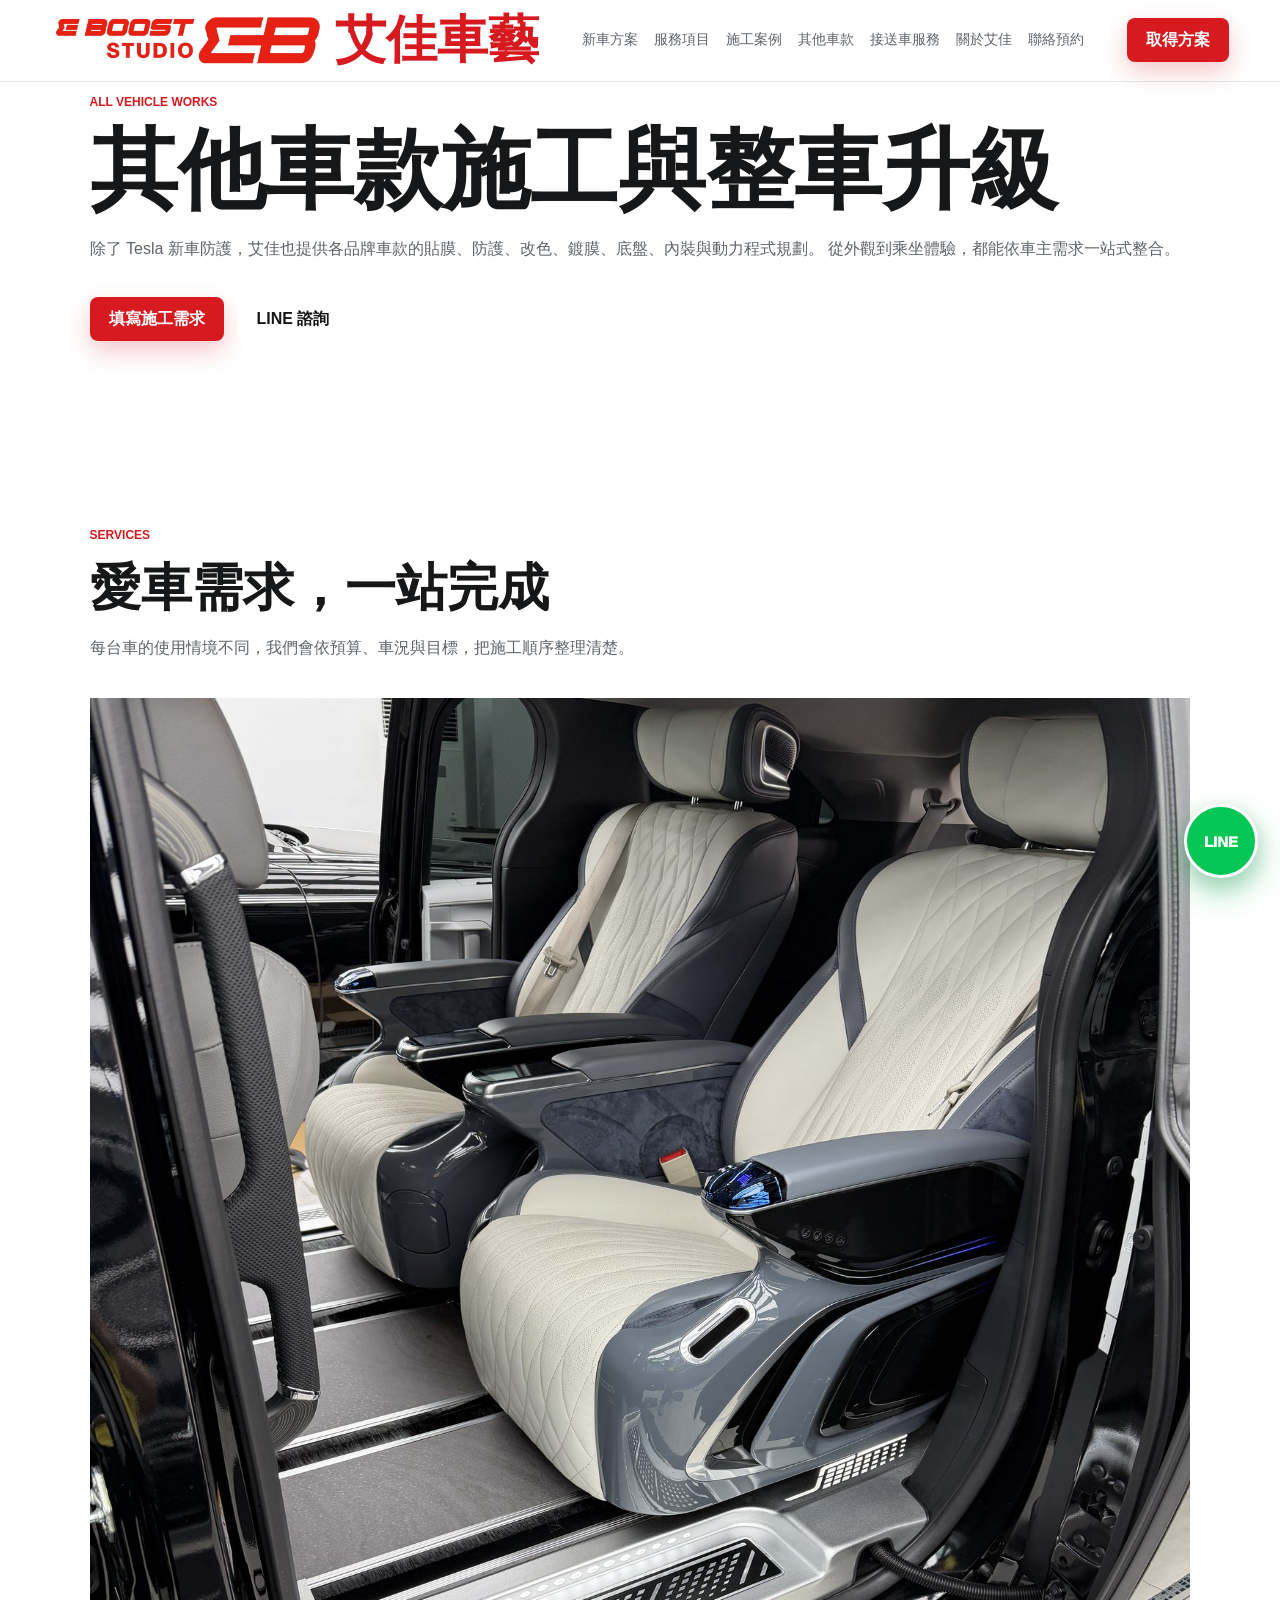
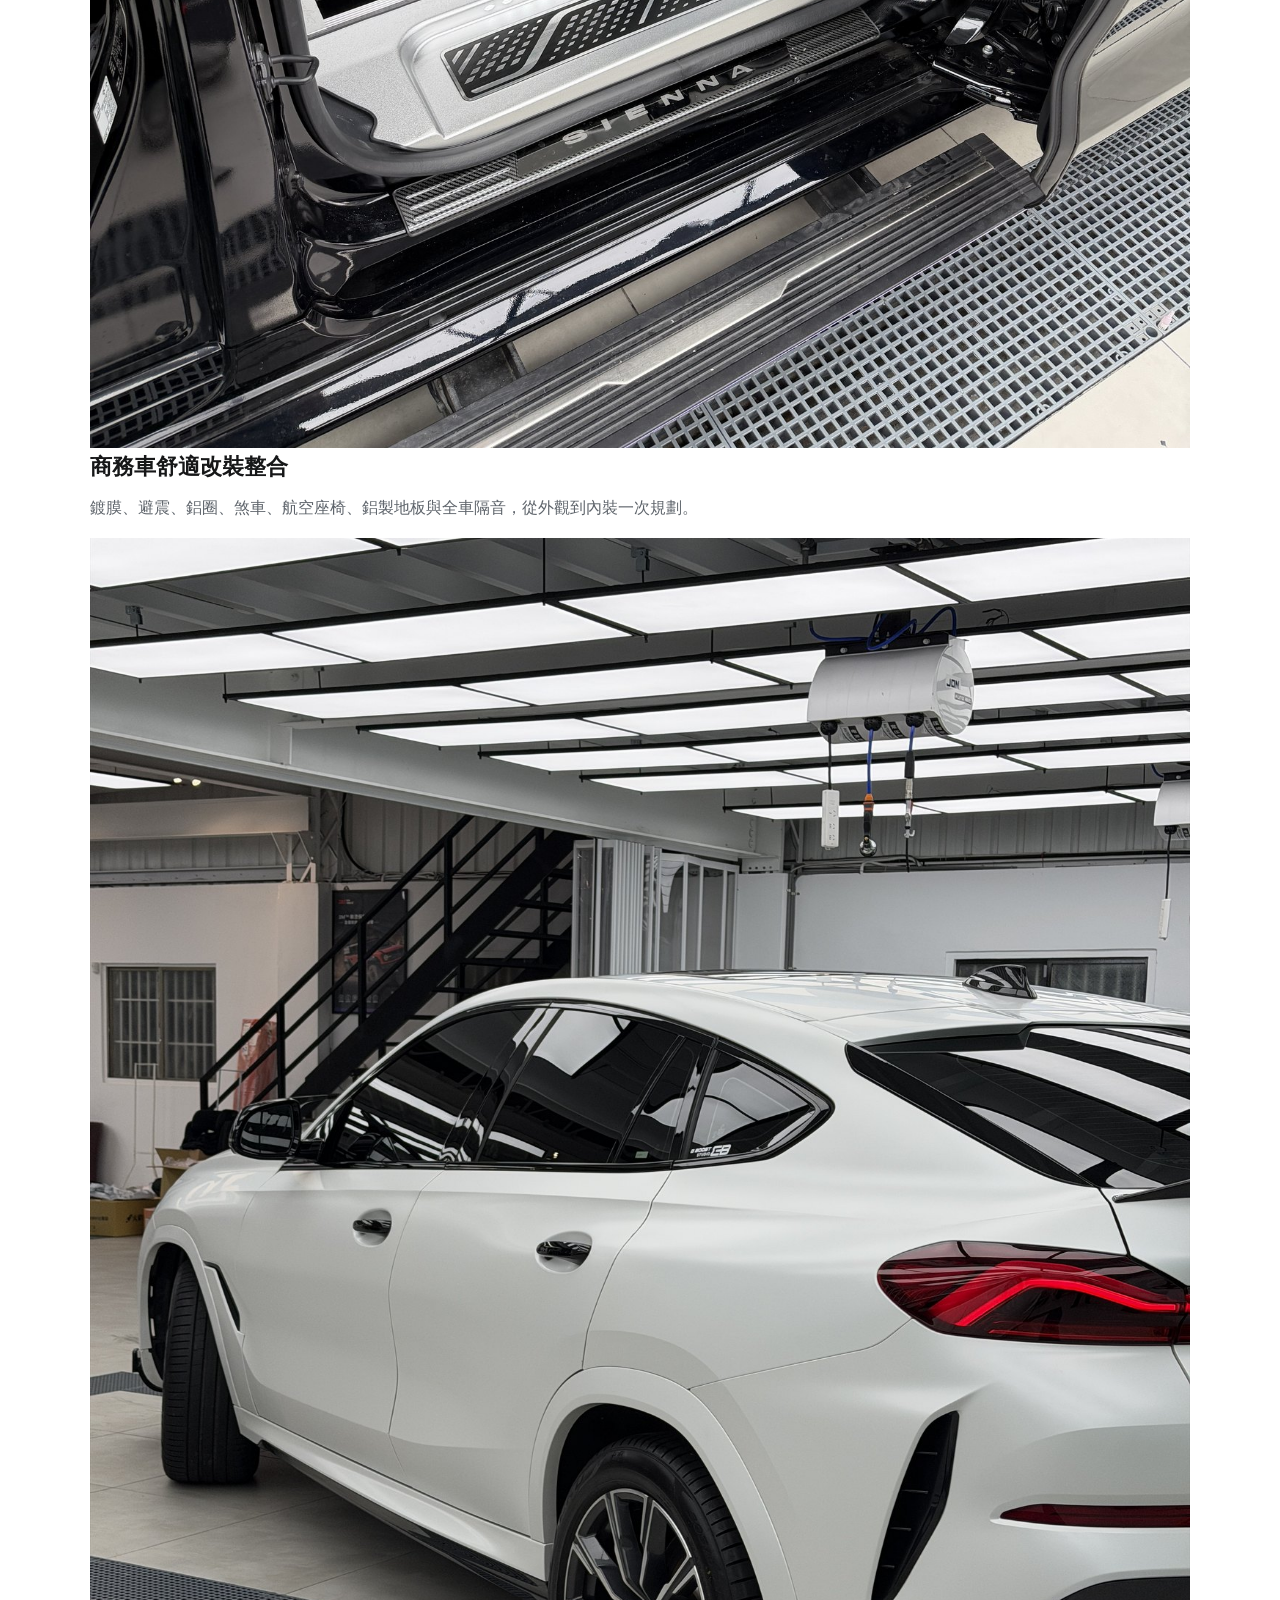
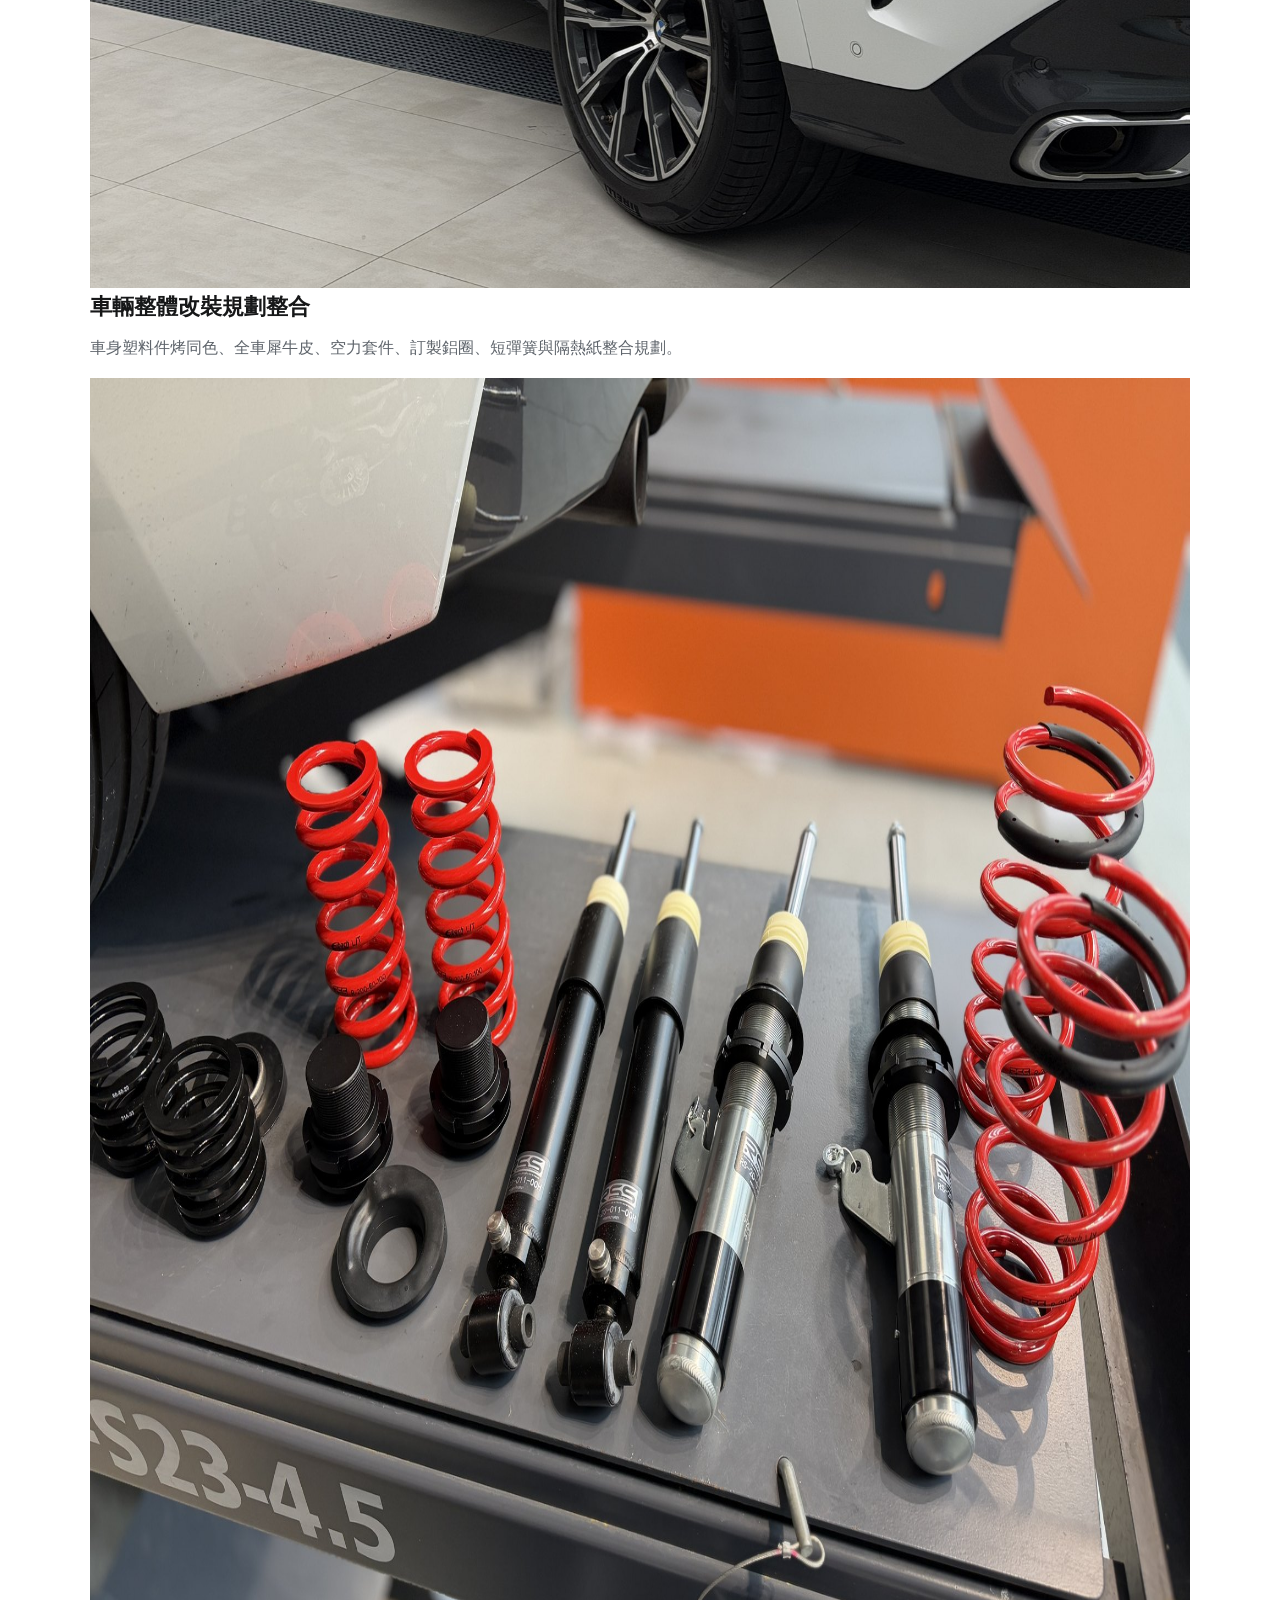
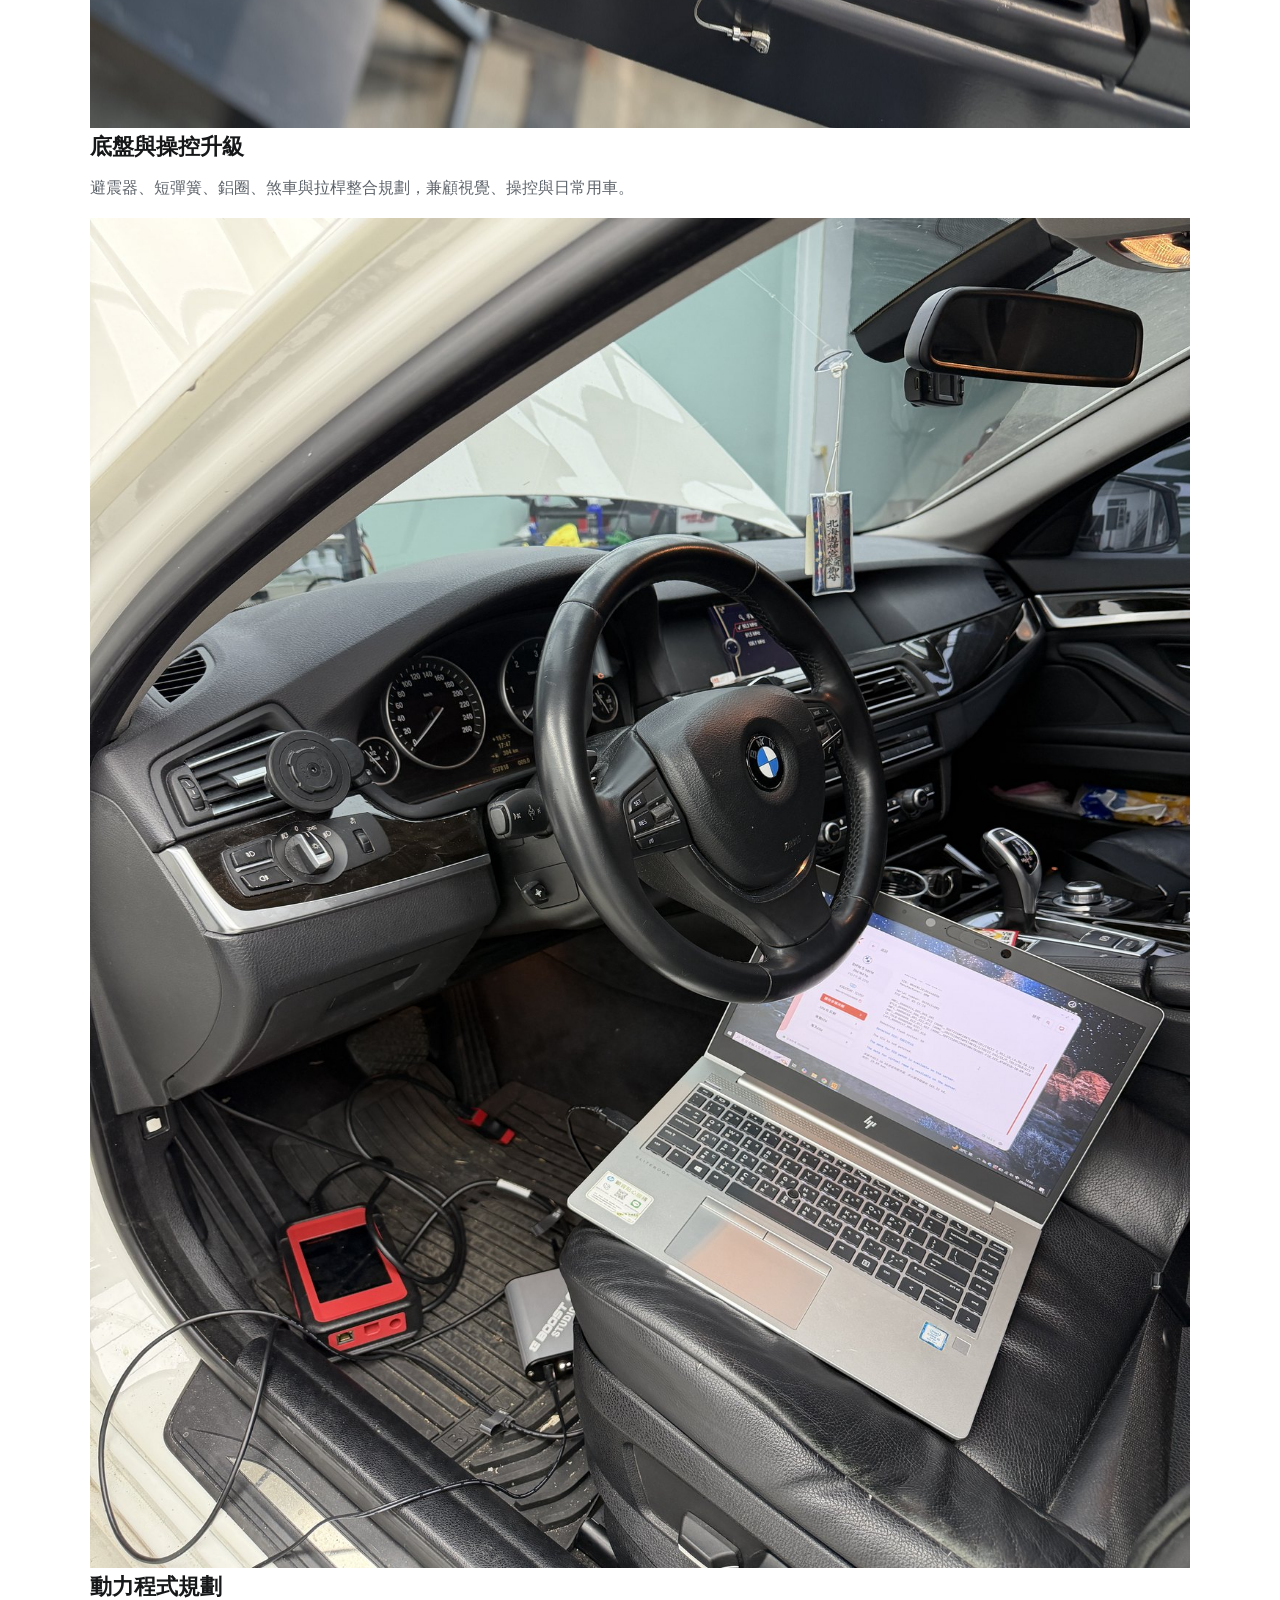
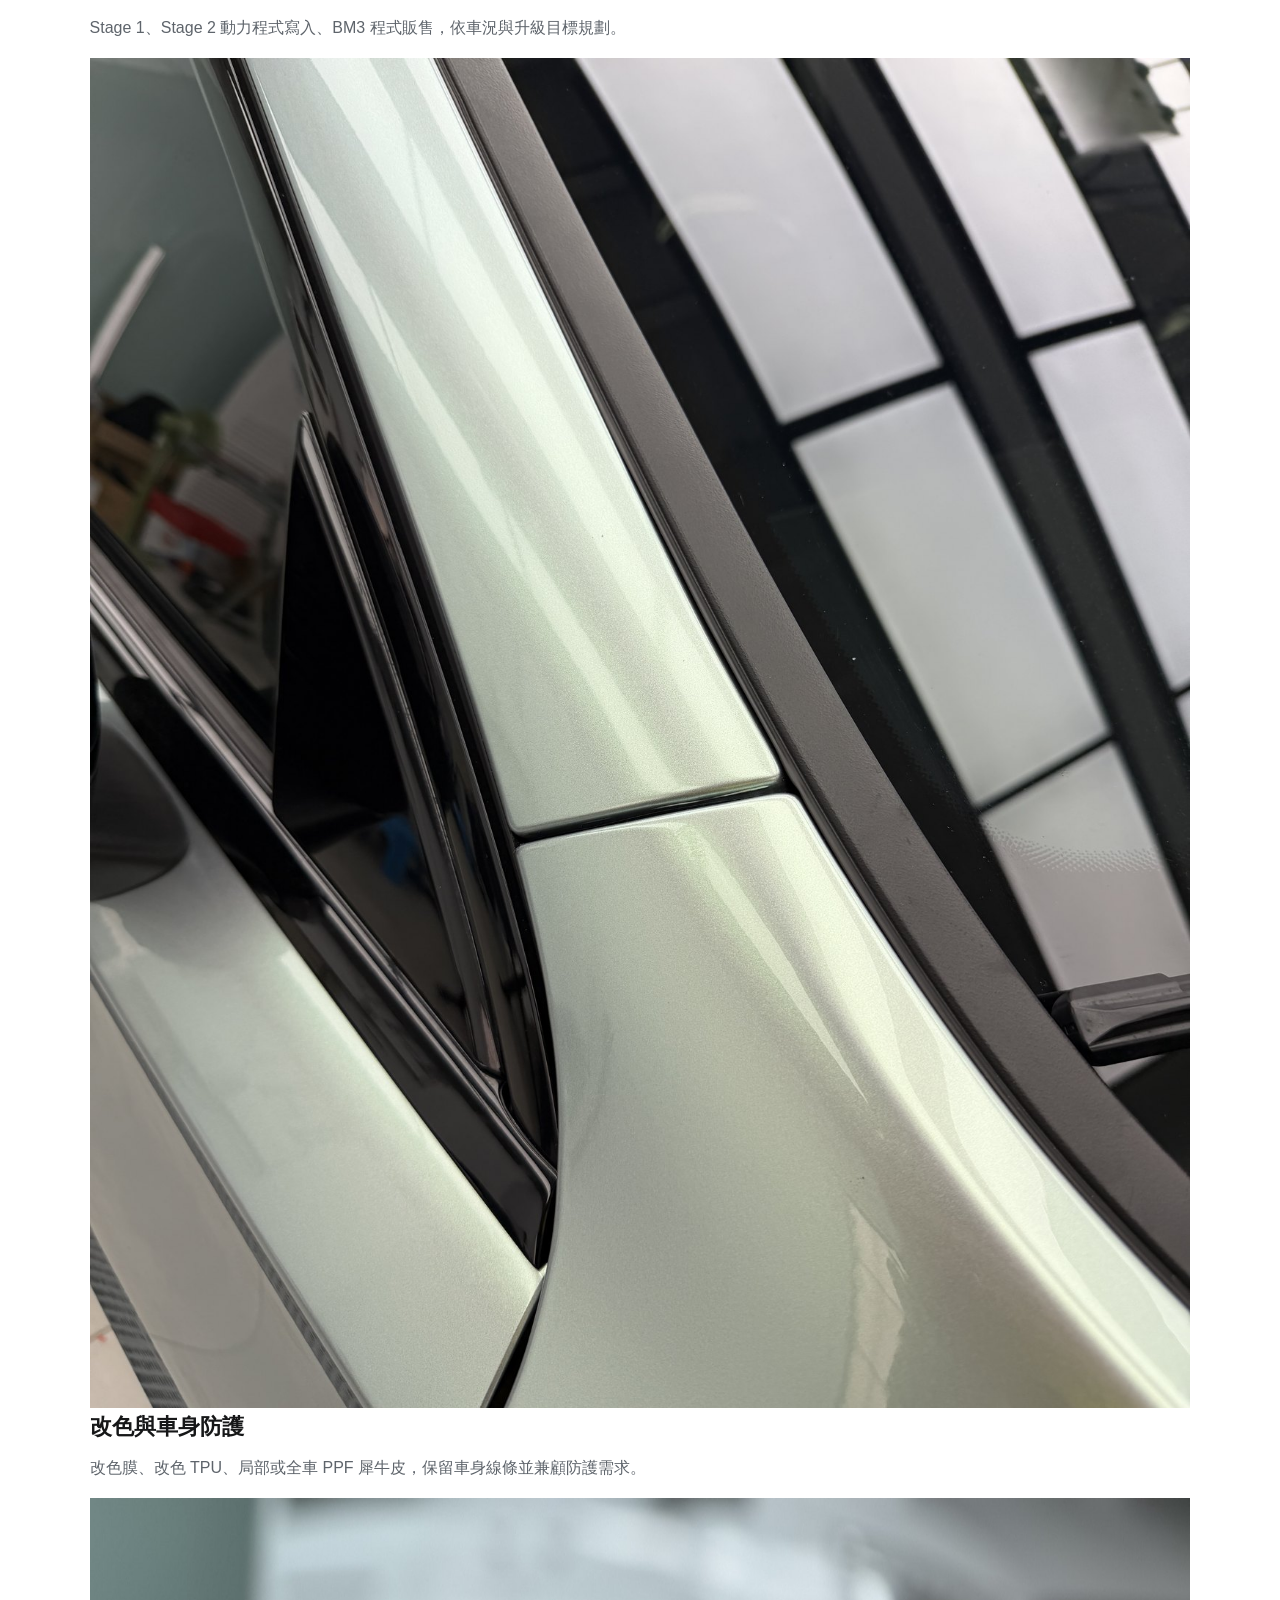
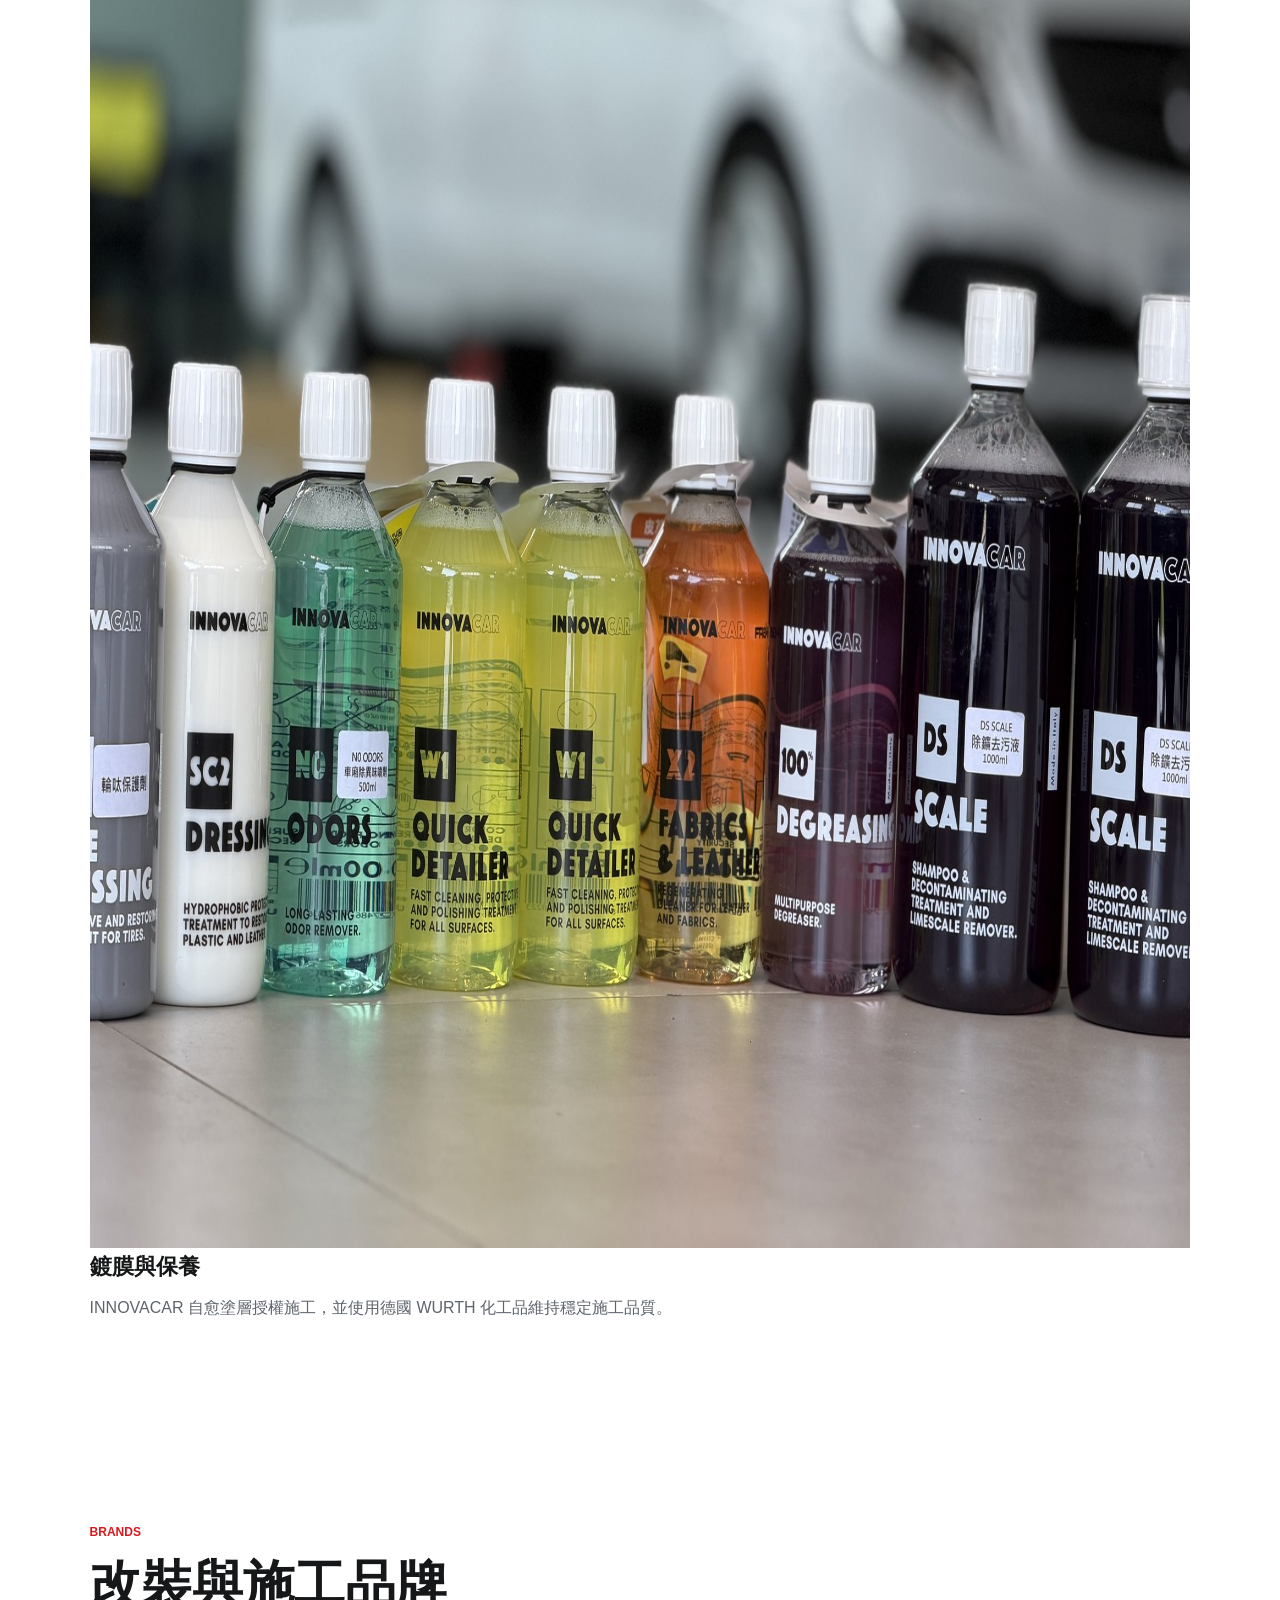
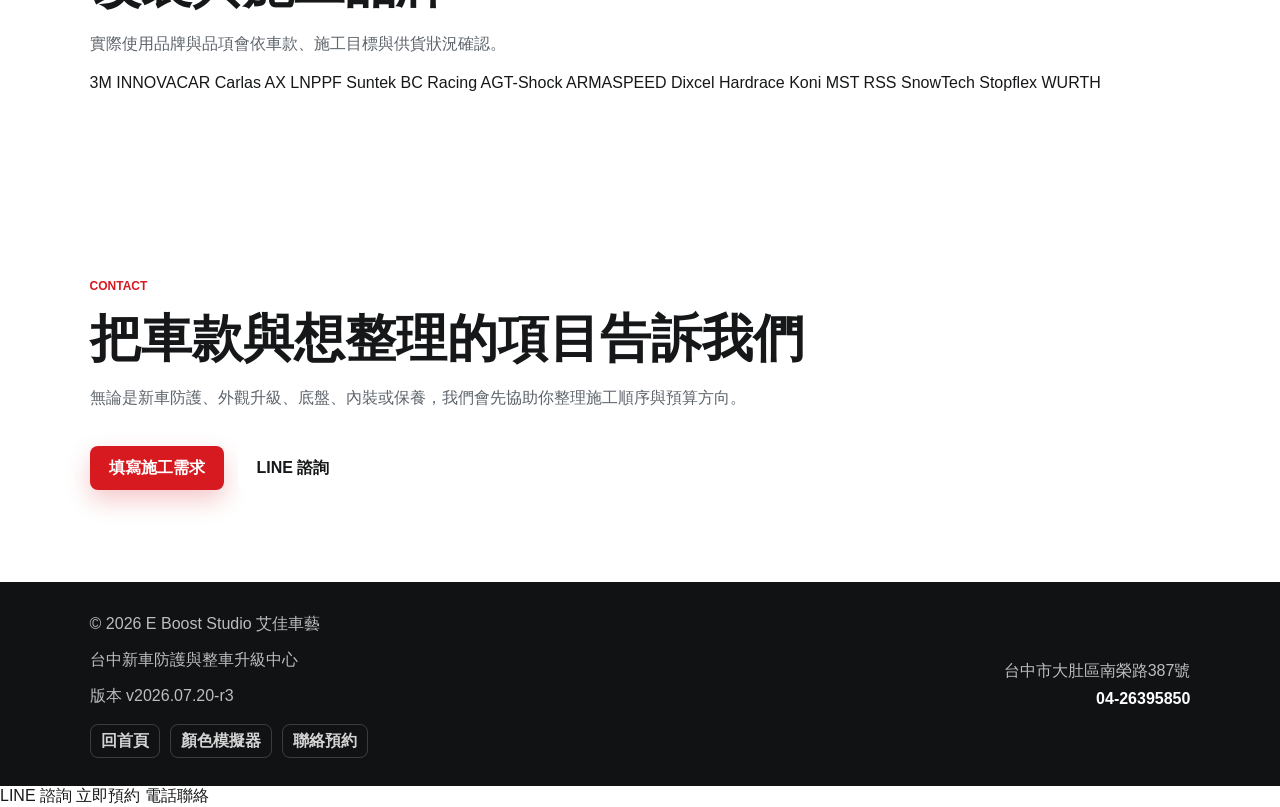
==== other-vehicles.html @ 3d510a55 "Add files via upload" ====
<!DOCTYPE html>
<html lang="zh-Hant">
  <head>
    <meta charset="UTF-8" />
    <meta name="viewport" content="width=device-width, initial-scale=1.0" />
    <title>其他車款施工｜E Boost Studio 艾佳車藝</title>
    <meta
      name="description"
      content="E Boost Studio 艾佳車藝提供各車款 PPF 犀牛皮、改色膜、鍍膜、隔熱紙、底盤改裝、商務車內裝與動力程式規劃。"
    />
    <link rel="canonical" href="https://ebooststudio.com/other-vehicles.html" />
    <meta property="og:title" content="其他車款施工｜E Boost Studio 艾佳車藝" />
    <meta property="og:description" content="貼膜、防護、改色、鍍膜、底盤、內裝與動力程式，一站式整合規劃。" />
    <meta property="og:image" content="https://ebooststudio.com/assets/site-photos/work-cayenne.jpg" />
    <link rel="stylesheet" href="styles.css?v=20260720-nav-photo-fix" />
  </head>
  <body>
    <header class="site-header">
      <a class="brand" href="index.html#home" aria-label="E Boost Studio 艾佳車藝首頁">
        <img class="brand-logo" src="assets/eb-logo.jpg" alt="E Boost Studio Logo" width="900" height="160" />
        <span class="brand-subtitle">艾佳車藝</span>
      </a>
      <nav class="site-nav" aria-label="主要導覽">
        <a href="index.html#tesla-plans">新車方案</a>
        <a href="index.html#ppf">服務項目</a>
        <a href="index.html#cases" data-track="view_cases">施工案例</a>
        <a href="other-vehicles.html" aria-current="page">其他車款</a>
        <a href="index.html#pickup" data-track="view_pickup_service">接送車服務</a>
        <a href="index.html#about">關於艾佳</a>
        <a href="tesla-quote.html" data-track="click_book_now">聯絡預約</a>
      </nav>
      <a class="nav-cta" href="tesla-quote.html" data-track="click_book_now">取得方案</a>
    </header>

    <main>
      <section class="section vehicle-hero">
        <p class="eyebrow">All Vehicle Works</p>
        <h1>其他車款施工與整車升級</h1>
        <p>
          除了 Tesla 新車防護，艾佳也提供各品牌車款的貼膜、防護、改色、鍍膜、底盤、內裝與動力程式規劃。
          從外觀到乘坐體驗，都能依車主需求一站式整合。
        </p>
        <div class="hero-actions">
          <a class="button primary" href="tesla-quote.html" data-track="click_book_now">填寫施工需求</a>
          <a class="button secondary" href="https://lin.ee/sUGMmXs" target="_blank" rel="noreferrer" data-track="click_line">LINE 諮詢</a>
        </div>
      </section>

      <section class="section">
        <div class="section-heading compact-heading">
          <p class="eyebrow">Services</p>
          <h2>愛車需求，一站完成</h2>
          <p>每台車的使用情境不同，我們會依預算、車況與目標，把施工順序整理清楚。</p>
        </div>
        <div class="vehicle-grid">
          <article class="vehicle-card">
            <img src="assets/site-photos/work-vclass.jpg" alt="商務車航空座椅與內裝升級" width="1800" height="1350" loading="lazy" />
            <div>
              <h3>商務車舒適改裝整合</h3>
              <p>鍍膜、避震、鋁圈、煞車、航空座椅、鋁製地板與全車隔音，從外觀到內裝一次規劃。</p>
            </div>
          </article>
          <article class="vehicle-card">
            <img src="assets/site-photos/work-cayenne.jpg" alt="白色 SUV 外觀防護與改裝展示" width="1800" height="1350" loading="lazy" />
            <div>
              <h3>車輛整體改裝規劃整合</h3>
              <p>車身塑料件烤同色、全車犀牛皮、空力套件、訂製鋁圈、短彈簧與隔熱紙整合規劃。</p>
            </div>
          </article>
          <article class="vehicle-card">
            <img src="assets/site-photos/work-suspension.jpg" alt="避震器與底盤升級零件" width="1800" height="1350" loading="lazy" />
            <div>
              <h3>底盤與操控升級</h3>
              <p>避震器、短彈簧、鋁圈、煞車與拉桿整合規劃，兼顧視覺、操控與日常用車。</p>
            </div>
          </article>
          <article class="vehicle-card">
            <img src="assets/site-photos/bm3-tuning.jpg" alt="BMW 動力程式寫入設備" width="1800" height="1350" loading="lazy" />
            <div>
              <h3>動力程式規劃</h3>
              <p>Stage 1、Stage 2 動力程式寫入、BM3 程式販售，依車況與升級目標規劃。</p>
            </div>
          </article>
          <article class="vehicle-card">
            <img src="assets/site-photos/work-vinyl-wrap.jpg" alt="車身改色膜施工細節" width="1800" height="1350" loading="lazy" />
            <div>
              <h3>改色與車身防護</h3>
              <p>改色膜、改色 TPU、局部或全車 PPF 犀牛皮，保留車身線條並兼顧防護需求。</p>
            </div>
          </article>
          <article class="vehicle-card">
            <img src="assets/site-photos/innovacar-products.jpg" alt="施工化工品與保養用品" width="1800" height="1350" loading="lazy" />
            <div>
              <h3>鍍膜與保養</h3>
              <p>INNOVACAR 自愈塗層授權施工，並使用德國 WURTH 化工品維持穩定施工品質。</p>
            </div>
          </article>
        </div>
      </section>

      <section class="section">
        <div class="brand-panel">
          <p class="eyebrow">Brands</p>
          <h2>改裝與施工品牌</h2>
          <p>實際使用品牌與品項會依車款、施工目標與供貨狀況確認。</p>
          <div class="brand-chip-grid">
            <span>3M</span>
            <span>INNOVACAR</span>
            <span>Carlas</span>
            <span>AX</span>
            <span>LNPPF</span>
            <span>Suntek</span>
            <span>BC Racing</span>
            <span>AGT-Shock</span>
            <span>ARMASPEED</span>
            <span>Dixcel</span>
            <span>Hardrace</span>
            <span>Koni</span>
            <span>MST</span>
            <span>RSS</span>
            <span>SnowTech</span>
            <span>Stopflex</span>
            <span>WURTH</span>
          </div>
        </div>
      </section>

      <section class="section final-cta-section">
        <p class="eyebrow">Contact</p>
        <h2>把車款與想整理的項目告訴我們</h2>
        <p>無論是新車防護、外觀升級、底盤、內裝或保養，我們會先協助你整理施工順序與預算方向。</p>
        <div class="hero-actions">
          <a class="button primary" href="tesla-quote.html" data-track="click_book_now">填寫施工需求</a>
          <a class="button secondary" href="https://lin.ee/sUGMmXs" target="_blank" rel="noreferrer" data-track="click_line">LINE 諮詢</a>
        </div>
      </section>
    </main>

    <footer class="site-footer">
      <div>
        <p>© 2026 E Boost Studio 艾佳車藝</p>
        <p>台中新車防護與整車升級中心</p>
        <p class="site-version">版本 v2026.07.20-r3</p>
        <nav class="footer-social" aria-label="次要服務">
          <a href="index.html">回首頁</a>
          <a href="wrap-simulator.html">顏色模擬器</a>
          <a href="tesla-quote.html">聯絡預約</a>
        </nav>
      </div>
      <address class="footer-contact">
        <span>台中市大肚區南榮路387號</span>
        <a href="tel:04-26395850" data-track="click_phone">04-26395850</a>
      </address>
    </footer>

    <nav class="mobile-cta-bar" aria-label="手機快速聯絡">
      <a href="https://lin.ee/sUGMmXs" target="_blank" rel="noreferrer" data-track="click_line">LINE 諮詢</a>
      <a href="tesla-quote.html" data-track="click_book_now">立即預約</a>
      <a href="tel:04-26395850" data-track="click_phone">電話聯絡</a>
    </nav>
    <a class="floating-line" href="https://lin.ee/sUGMmXs" target="_blank" rel="noreferrer" aria-label="LINE 聯絡 E Boost Studio" data-track="click_line">LINE</a>

    <script src="data/analytics-config.js?v=20260720-version-counter"></script>
    <script src="tracking.js?v=20260720-version-counter"></script>
  </body>
</html>
---- styles.css ----
:root {
  --white: #ffffff;
  --soft-white: #f7f8f8;
  --ink: #161718;
  --muted: #5e646b;
  --line: #dde1e5;
  --red: #d71920;
  --red-dark: #9f1016;
  --graphite: #24272b;
  --shadow: 0 18px 50px rgba(22, 23, 24, 0.13);
}

* {
  box-sizing: border-box;
}

html {
  scroll-behavior: smooth;
}

body {
  margin: 0;
  font-family: Arial, "Noto Sans TC", "PingFang TC", "Microsoft JhengHei", sans-serif;
  color: var(--ink);
  background: var(--white);
}

a {
  color: inherit;
  text-decoration: none;
}

img {
  max-width: 100%;
}

.site-header {
  position: fixed;
  z-index: 10;
  top: 0;
  left: 0;
  right: 0;
  display: flex;
  align-items: center;
  justify-content: space-between;
  gap: 22px;
  padding: 16px clamp(18px, 4vw, 54px);
  background: rgba(255, 255, 255, 0.92);
  border-bottom: 1px solid rgba(221, 225, 229, 0.8);
  backdrop-filter: blur(18px);
}

.admin-page {
  min-height: 100vh;
  background: #f3f4f5;
}

.admin-header {
  display: flex;
  align-items: center;
  justify-content: space-between;
  gap: 22px;
  padding: 18px clamp(18px, 4vw, 54px);
  background: var(--white);
  border-bottom: 1px solid var(--line);
}

.brand {
  display: flex;
  align-items: center;
  gap: 14px;
  min-width: 430px;
}

.brand-logo {
  display: block;
  width: min(270px, 42vw);
  height: auto;
  max-height: 48px;
  object-fit: contain;
  object-position: left center;
}

.brand-subtitle {
  display: inline-flex;
  min-height: 48px;
  align-items: center;
  color: var(--red);
  font-size: clamp(42px, 4vw, 52px);
  font-weight: 900;
  line-height: 0.95;
  white-space: nowrap;
}

.site-nav {
  display: flex;
  flex-wrap: wrap;
  justify-content: center;
  gap: 16px;
  color: var(--muted);
  font-size: 14px;
}

.site-nav a {
  transition: color 0.2s ease;
}

.site-nav a:hover {
  color: var(--red);
}

.nav-cta,
.button {
  display: inline-flex;
  min-height: 44px;
  align-items: center;
  justify-content: center;
  border: 1px solid transparent;
  border-radius: 8px;
  padding: 0 18px;
  font-weight: 700;
  cursor: pointer;
}

.nav-cta,
.button.primary {
  color: var(--white);
  background: var(--red);
  box-shadow: 0 10px 24px rgba(215, 25, 32, 0.24);
}

.button.secondary {
  color: var(--ink);
  background: rgba(255, 255, 255, 0.9);
  border-color: rgba(255, 255, 255, 0.72);
}

.hero {
  position: relative;
  min-height: 92vh;
  overflow: hidden;
  display: grid;
  align-items: center;
  padding: 128px clamp(20px, 7vw, 96px) 80px;
  isolation: isolate;
}

.hero-image {
  position: absolute;
  inset: 0;
  z-index: -2;
  width: 100%;
  height: 100%;
  object-fit: cover;
  object-position: 68% center;
}

.hero-overlay {
  position: absolute;
  inset: 0;
  z-index: -1;
  background:
    linear-gradient(90deg, rgba(255,255,255,0.96) 0%, rgba(255,255,255,0.82) 36%, rgba(255,255,255,0.26) 70%, rgba(255,255,255,0.08) 100%),
    linear-gradient(0deg, rgba(255,255,255,0.98) 0%, rgba(255,255,255,0) 24%);
}

.hero-content {
  max-width: 720px;
}

.eyebrow {
  margin: 0 0 14px;
  color: var(--red);
  font-size: 12px;
  font-weight: 900;
  letter-spacing: 0;
  text-transform: uppercase;
}

h1,
h2,
h3,
p {
  margin-top: 0;
}

h1 {
  margin-bottom: 22px;
  font-size: clamp(42px, 8vw, 88px);
  line-height: 0.98;
  letter-spacing: 0;
}

h2 {
  margin-bottom: 18px;
  font-size: clamp(30px, 4vw, 54px);
  line-height: 1.08;
  letter-spacing: 0;
}

h3 {
  margin-bottom: 12px;
  font-size: 22px;
}

p {
  color: var(--muted);
  line-height: 1.75;
}

.hero-copy {
  max-width: 620px;
  color: #34383d;
  font-size: clamp(17px, 2vw, 21px);
}

.hero-actions {
  display: flex;
  flex-wrap: wrap;
  gap: 14px;
  margin-top: 34px;
}

.section {
  padding: 92px clamp(20px, 7vw, 96px);
}

.section-heading {
  max-width: 780px;
  margin-bottom: 36px;
}

.about-section {
  background: var(--white);
}

.about-grid {
  display: grid;
  grid-template-columns: repeat(2, minmax(0, 1fr));
  gap: 32px;
  max-width: 1060px;
}

.stats {
  display: grid;
  grid-template-columns: repeat(3, minmax(0, 1fr));
  gap: 1px;
  margin-top: 36px;
  overflow: hidden;
  border: 1px solid var(--line);
  border-radius: 8px;
  background: var(--line);
}

.stats div {
  padding: 26px;
  background: var(--soft-white);
}

.stats strong {
  display: block;
  margin-bottom: 8px;
  font-size: 34px;
}

.stats span {
  color: var(--muted);
}

.studio-gallery {
  display: grid;
  grid-template-columns: 1.1fr 1fr 1fr;
  gap: 18px;
  margin-top: 42px;
}

.studio-gallery figure {
  margin: 0;
  overflow: hidden;
  border: 1px solid var(--line);
  border-radius: 8px;
  background: var(--white);
  box-shadow: 0 10px 32px rgba(22, 23, 24, 0.06);
}

.studio-gallery img,
.capability-gallery img,
.work-visual {
  display: block;
  width: 100%;
  object-fit: cover;
}

.studio-gallery img {
  height: 260px;
}

.studio-gallery figcaption {
  padding: 14px 16px 16px;
  color: var(--ink);
  font-weight: 800;
}

.services-section {
  background: #f3f4f5;
}

.service-grid,
.work-grid {
  display: grid;
  grid-template-columns: repeat(5, minmax(0, 1fr));
  gap: 18px;
}

.service-card,
.work-card,
.career-panel {
  border: 1px solid var(--line);
  border-radius: 8px;
  background: var(--white);
  box-shadow: 0 10px 32px rgba(22, 23, 24, 0.06);
}

.service-card {
  min-height: 270px;
  padding: 28px;
}

.service-card.featured {
  color: var(--white);
  background: linear-gradient(145deg, var(--graphite), #111214);
  border-color: #111214;
}

.service-card span {
  display: inline-block;
  margin-bottom: 42px;
  color: var(--red);
  font-weight: 900;
}

.service-card.featured p,
.service-card.featured span {
  color: rgba(255, 255, 255, 0.82);
}

.features-section {
  background: var(--white);
}

.feature-layout {
  display: grid;
  grid-template-columns: repeat(4, minmax(0, 1fr));
  gap: 18px;
}

.feature-panel {
  min-height: 260px;
  padding: 28px;
  border: 1px solid var(--line);
  border-radius: 8px;
  background: var(--soft-white);
}

.feature-panel h3 {
  margin-bottom: 22px;
}

.brand-tags {
  display: flex;
  flex-wrap: wrap;
  gap: 10px;
}

.brand-tags span,
.brand-tags a {
  display: inline-flex;
  min-height: 38px;
  align-items: center;
  border: 1px solid rgba(215, 25, 32, 0.18);
  border-radius: 8px;
  padding: 8px 12px;
  color: var(--ink);
  background: var(--white);
  font-weight: 800;
  line-height: 1.25;
}

.tuning-panel {
  background:
    linear-gradient(135deg, rgba(215, 25, 32, 0.08), rgba(255, 255, 255, 0.8)),
    var(--soft-white);
}

.water-panel {
  color: var(--white);
  background: linear-gradient(145deg, var(--graphite), #111214);
  border-color: #111214;
}

.water-panel p {
  color: rgba(255, 255, 255, 0.76);
}

.capability-gallery {
  display: grid;
  grid-template-columns: repeat(3, minmax(0, 1fr));
  gap: 18px;
  margin-top: 18px;
}

.capability-gallery article {
  overflow: hidden;
  border: 1px solid var(--line);
  border-radius: 8px;
  background: var(--white);
  box-shadow: 0 10px 32px rgba(22, 23, 24, 0.06);
}

.wide-capability {
  grid-column: 1 / -1;
}

.capability-gallery img {
  height: 230px;
}

.collage-visual {
  display: grid;
  grid-template-columns: 1fr 1fr;
  gap: 4px;
  height: 300px;
  overflow: hidden;
  background: var(--white);
}

.collage-visual img {
  width: 100%;
  height: 100%;
  object-fit: cover;
}

.collage-visual img:first-child {
  object-position: center 55%;
}

.collage-visual img:last-child {
  object-position: center 58%;
}

.capability-gallery h3,
.capability-gallery p {
  padding-inline: 24px;
}

.capability-gallery h3 {
  margin-top: 22px;
}

.capability-gallery p {
  padding-bottom: 24px;
}

.work-grid {
  grid-template-columns: repeat(4, minmax(0, 1fr));
}

.work-card {
  overflow: hidden;
}

.work-card h3,
.work-card p {
  padding: 0 24px;
}

.work-card p {
  padding-bottom: 26px;
}

.work-visual {
  height: 230px;
  margin-bottom: 24px;
}

.finished-showcase {
  margin-top: 38px;
}

.showcase-heading {
  display: flex;
  align-items: end;
  justify-content: space-between;
  gap: 28px;
  margin-bottom: 18px;
}

.showcase-heading h3 {
  margin-bottom: 0;
  font-size: clamp(28px, 3vw, 40px);
}

.showcase-heading p:last-child {
  max-width: 520px;
  margin-bottom: 0;
}

.finished-grid {
  display: grid;
  grid-template-columns: 1.35fr repeat(2, minmax(0, 1fr));
  gap: 14px;
}

.finished-card {
  position: relative;
  min-height: 210px;
  overflow: hidden;
  border: 1px solid var(--line);
  border-radius: 8px;
  background: var(--ink);
  box-shadow: 0 10px 32px rgba(22, 23, 24, 0.08);
}

.finished-card img {
  display: block;
  width: 100%;
  height: 100%;
  object-fit: cover;
  transition: transform 0.3s ease;
}

.finished-card:hover img {
  transform: scale(1.04);
}

.finished-card::after {
  position: absolute;
  inset: auto 0 0;
  height: 45%;
  content: "";
  background: linear-gradient(0deg, rgba(17, 18, 20, 0.78), rgba(17, 18, 20, 0));
}

.finished-card span,
.finished-card div {
  position: absolute;
  z-index: 1;
  left: 18px;
  right: 18px;
  bottom: 16px;
  color: var(--white);
  font-weight: 900;
}

.finished-card div span {
  position: static;
  display: block;
  margin-bottom: 8px;
  color: rgba(255, 255, 255, 0.72);
  font-size: 13px;
}

.finished-card h4 {
  margin: 0;
  font-size: 28px;
}

.featured-finish {
  grid-row: span 2;
  min-height: 434px;
}

.upload-section {
  display: grid;
  grid-template-columns: minmax(280px, 0.82fr) minmax(420px, 1.18fr);
  gap: 48px;
  align-items: start;
  background:
    linear-gradient(135deg, rgba(215, 25, 32, 0.07), rgba(255, 255, 255, 0) 42%),
    #f3f4f5;
}

.admin-upload-section {
  min-height: calc(100vh - 86px);
  padding-top: 68px;
}

.upload-copy {
  position: sticky;
  top: 112px;
}

.upload-points {
  display: flex;
  flex-wrap: wrap;
  gap: 10px;
  margin-top: 28px;
}

.upload-points span {
  display: inline-flex;
  min-height: 36px;
  align-items: center;
  border: 1px solid rgba(215, 25, 32, 0.2);
  border-radius: 8px;
  padding: 8px 12px;
  color: var(--red);
  background: var(--white);
  font-weight: 800;
}

.upload-panel {
  display: grid;
  gap: 18px;
  padding: 30px;
  border: 1px solid var(--line);
  border-radius: 8px;
  background: var(--white);
  box-shadow: var(--shadow);
}

.upload-dropzone {
  min-height: 190px;
  place-items: center;
  border: 1px dashed rgba(215, 25, 32, 0.5);
  border-radius: 8px;
  padding: 28px;
  color: var(--ink);
  background:
    linear-gradient(135deg, rgba(215, 25, 32, 0.08), rgba(255, 255, 255, 0.9)),
    var(--soft-white);
  text-align: center;
  cursor: pointer;
}

.upload-dropzone input {
  position: absolute;
  width: 1px;
  height: 1px;
  overflow: hidden;
  clip: rect(0, 0, 0, 0);
}

.upload-icon {
  display: inline-flex;
  width: 48px;
  height: 48px;
  align-items: center;
  justify-content: center;
  border-radius: 50%;
  color: var(--white);
  background: var(--red);
  font-size: 32px;
  font-weight: 300;
  line-height: 1;
}

.upload-dropzone strong {
  font-size: 22px;
}

.upload-dropzone small {
  color: var(--muted);
  font-weight: 700;
}

.upload-fields {
  display: grid;
  grid-template-columns: repeat(2, minmax(0, 1fr));
  gap: 16px;
}

.publish-check {
  display: flex;
  align-items: center;
  gap: 10px;
}

.publish-check input {
  width: 18px;
  height: 18px;
  accent-color: var(--red);
}

.upload-preview {
  display: grid;
  grid-template-columns: repeat(4, minmax(0, 1fr));
  gap: 10px;
  min-height: 112px;
}

.upload-preview img,
.preview-empty {
  width: 100%;
  aspect-ratio: 1 / 0.72;
  border: 1px solid var(--line);
  border-radius: 8px;
  background: var(--soft-white);
}

.upload-preview img {
  display: block;
  object-fit: cover;
}

.preview-empty {
  grid-column: 1 / -1;
  display: grid;
  place-items: center;
  color: var(--muted);
  font-weight: 800;
}

.careers-section {
  display: grid;
  grid-template-columns: minmax(0, 1.2fr) minmax(320px, 0.8fr);
  gap: 44px;
  align-items: center;
  background: var(--ink);
  color: var(--white);
}

.careers-section p {
  color: rgba(255, 255, 255, 0.72);
}

.career-panel {
  padding: 30px;
  color: var(--ink);
}

.career-panel ul {
  margin: 0 0 26px;
  padding-left: 20px;
  color: var(--muted);
  line-height: 2;
}

.contact-section {
  display: grid;
  grid-template-columns: minmax(0, 0.85fr) minmax(360px, 1fr);
  gap: 52px;
  align-items: start;
  background: var(--soft-white);
}

.social-block {
  display: grid;
  gap: 14px;
  margin-top: 30px;
}

.social-block span {
  color: var(--ink);
  font-weight: 900;
}

.social-links,
.footer-social {
  display: flex;
  flex-wrap: wrap;
  gap: 10px;
}

.social-links a,
.footer-social a {
  display: inline-flex;
  min-height: 42px;
  align-items: center;
  justify-content: center;
  border-radius: 8px;
  font-weight: 900;
  line-height: 1;
}

.social-links a {
  min-width: 118px;
  border: 1px solid rgba(215, 25, 32, 0.22);
  color: var(--red);
  background: var(--white);
  box-shadow: 0 10px 26px rgba(22, 23, 24, 0.05);
}

.social-links a:hover {
  color: var(--white);
  background: var(--red);
}

.contact-form {
  display: grid;
  gap: 16px;
  padding: 30px;
  border: 1px solid var(--line);
  border-radius: 8px;
  background: var(--white);
  box-shadow: var(--shadow);
}

.form-note {
  margin: 0;
  color: var(--muted);
  font-size: 15px;
  line-height: 1.8;
}

label {
  display: grid;
  gap: 8px;
  color: #34383d;
  font-weight: 700;
}

input,
select,
textarea {
  width: 100%;
  border: 1px solid var(--line);
  border-radius: 8px;
  padding: 13px 14px;
  color: var(--ink);
  background: var(--white);
  font: inherit;
}

textarea {
  resize: vertical;
}

.lead-result {
  display: grid;
  gap: 12px;
  margin-top: 6px;
  padding: 18px;
  border: 1px solid rgba(215, 25, 32, 0.18);
  border-radius: 8px;
  background: #fff7f7;
}

.lead-result[hidden] {
  display: none;
}

.lead-result strong {
  color: var(--ink);
  font-size: 18px;
}

.lead-result p {
  margin: 0;
  color: var(--muted);
  font-size: 15px;
  line-height: 1.8;
}

.lead-result .button {
  width: fit-content;
  min-width: 210px;
}

.google-form-frame {
  position: absolute;
  width: 1px;
  height: 1px;
  border: 0;
  opacity: 0;
  pointer-events: none;
}

.site-footer {
  display: flex;
  align-items: center;
  justify-content: space-between;
  gap: 28px;
  padding: 28px clamp(20px, 7vw, 96px);
  background: #111214;
}

.site-footer p,
.site-footer a,
.site-footer span {
  margin: 0;
  color: rgba(255, 255, 255, 0.72);
}

.site-footer div,
.footer-contact {
  display: grid;
  gap: 8px;
}

.footer-contact {
  font-style: normal;
  text-align: right;
}

.site-footer a {
  font-weight: 800;
  color: var(--white);
}

.footer-social {
  margin-top: 6px;
}

.footer-social a {
  min-height: 34px;
  border: 1px solid rgba(255, 255, 255, 0.18);
  padding: 0 10px;
  color: rgba(255, 255, 255, 0.82);
}

.footer-social a:hover {
  border-color: rgba(215, 25, 32, 0.72);
  color: var(--white);
  background: var(--red);
}

.floating-line {
  position: fixed;
  right: 22px;
  bottom: 22px;
  z-index: 30;
  display: inline-flex;
  width: 74px;
  height: 74px;
  align-items: center;
  justify-content: center;
  border: 3px solid var(--white);
  border-radius: 999px;
  color: var(--white);
  background: #06c755;
  box-shadow: 0 14px 34px rgba(6, 199, 85, 0.35), 0 8px 22px rgba(17, 18, 20, 0.18);
  font-size: 15px;
  font-weight: 950;
  letter-spacing: 0;
}

.floating-line:hover {
  color: var(--white);
  background: #04b84f;
  transform: translateY(-2px);
}

@media (max-width: 920px) {
  .site-header {
    position: static;
    align-items: flex-start;
    flex-direction: column;
  }

  .admin-header {
    align-items: flex-start;
    flex-direction: column;
  }

  .brand {
    min-width: 0;
  }

  .site-nav {
    justify-content: flex-start;
  }

  .nav-cta {
    display: none;
  }

  .hero {
    min-height: 760px;
    padding-top: 70px;
  }

  .hero-overlay {
    background:
      linear-gradient(180deg, rgba(255,255,255,0.96) 0%, rgba(255,255,255,0.76) 50%, rgba(255,255,255,0.25) 100%),
      linear-gradient(0deg, rgba(255,255,255,1) 0%, rgba(255,255,255,0) 32%);
  }

  .about-grid,
  .contact-section,
  .careers-section,
  .upload-section,
  .feature-layout,
  .studio-gallery,
  .capability-gallery,
  .finished-grid {
    grid-template-columns: 1fr;
  }

  .showcase-heading {
    align-items: flex-start;
    flex-direction: column;
  }

  .featured-finish {
    grid-row: auto;
    min-height: 360px;
  }

  .upload-copy {
    position: static;
  }

  .service-grid,
  .work-grid,
  .stats {
    grid-template-columns: 1fr;
  }
}

@media (min-width: 921px) and (max-width: 1180px) {
  .service-grid,
  .feature-layout,
  .work-grid {
    grid-template-columns: repeat(2, minmax(0, 1fr));
  }

  .studio-gallery,
  .capability-gallery {
    grid-template-columns: repeat(2, minmax(0, 1fr));
  }

  .finished-grid {
    grid-template-columns: repeat(2, minmax(0, 1fr));
  }

  .featured-finish {
    grid-column: 1 / -1;
    grid-row: auto;
    min-height: 420px;
  }

  .upload-section {
    grid-template-columns: 0.85fr 1.15fr;
  }
}

@media (max-width: 560px) {
  .brand {
    align-items: center;
    flex-direction: row;
    gap: 10px;
  }

  .brand-logo {
    width: min(210px, 54vw);
    max-height: none;
  }

  .brand-subtitle {
    min-height: 37px;
    font-size: clamp(34px, 9vw, 40px);
  }

  .section {
    padding: 68px 18px;
  }

  .hero {
    min-height: 720px;
    padding: 60px 18px 54px;
  }

  .hero-image {
    object-position: 62% center;
  }

  .hero-actions,
  .site-footer {
    flex-direction: column;
  }

  .site-footer {
    align-items: flex-start;
  }

  .footer-contact {
    text-align: left;
  }

  .button,
  .nav-cta {
    width: 100%;
  }

  .contact-form,
  .career-panel,
  .upload-panel {
    padding: 22px;
  }

  .upload-fields,
  .upload-preview {
    grid-template-columns: 1fr;
  }

  .floating-line {
    right: 16px;
    bottom: 16px;
    width: 64px;
    height: 64px;
    font-size: 13px;
  }
}
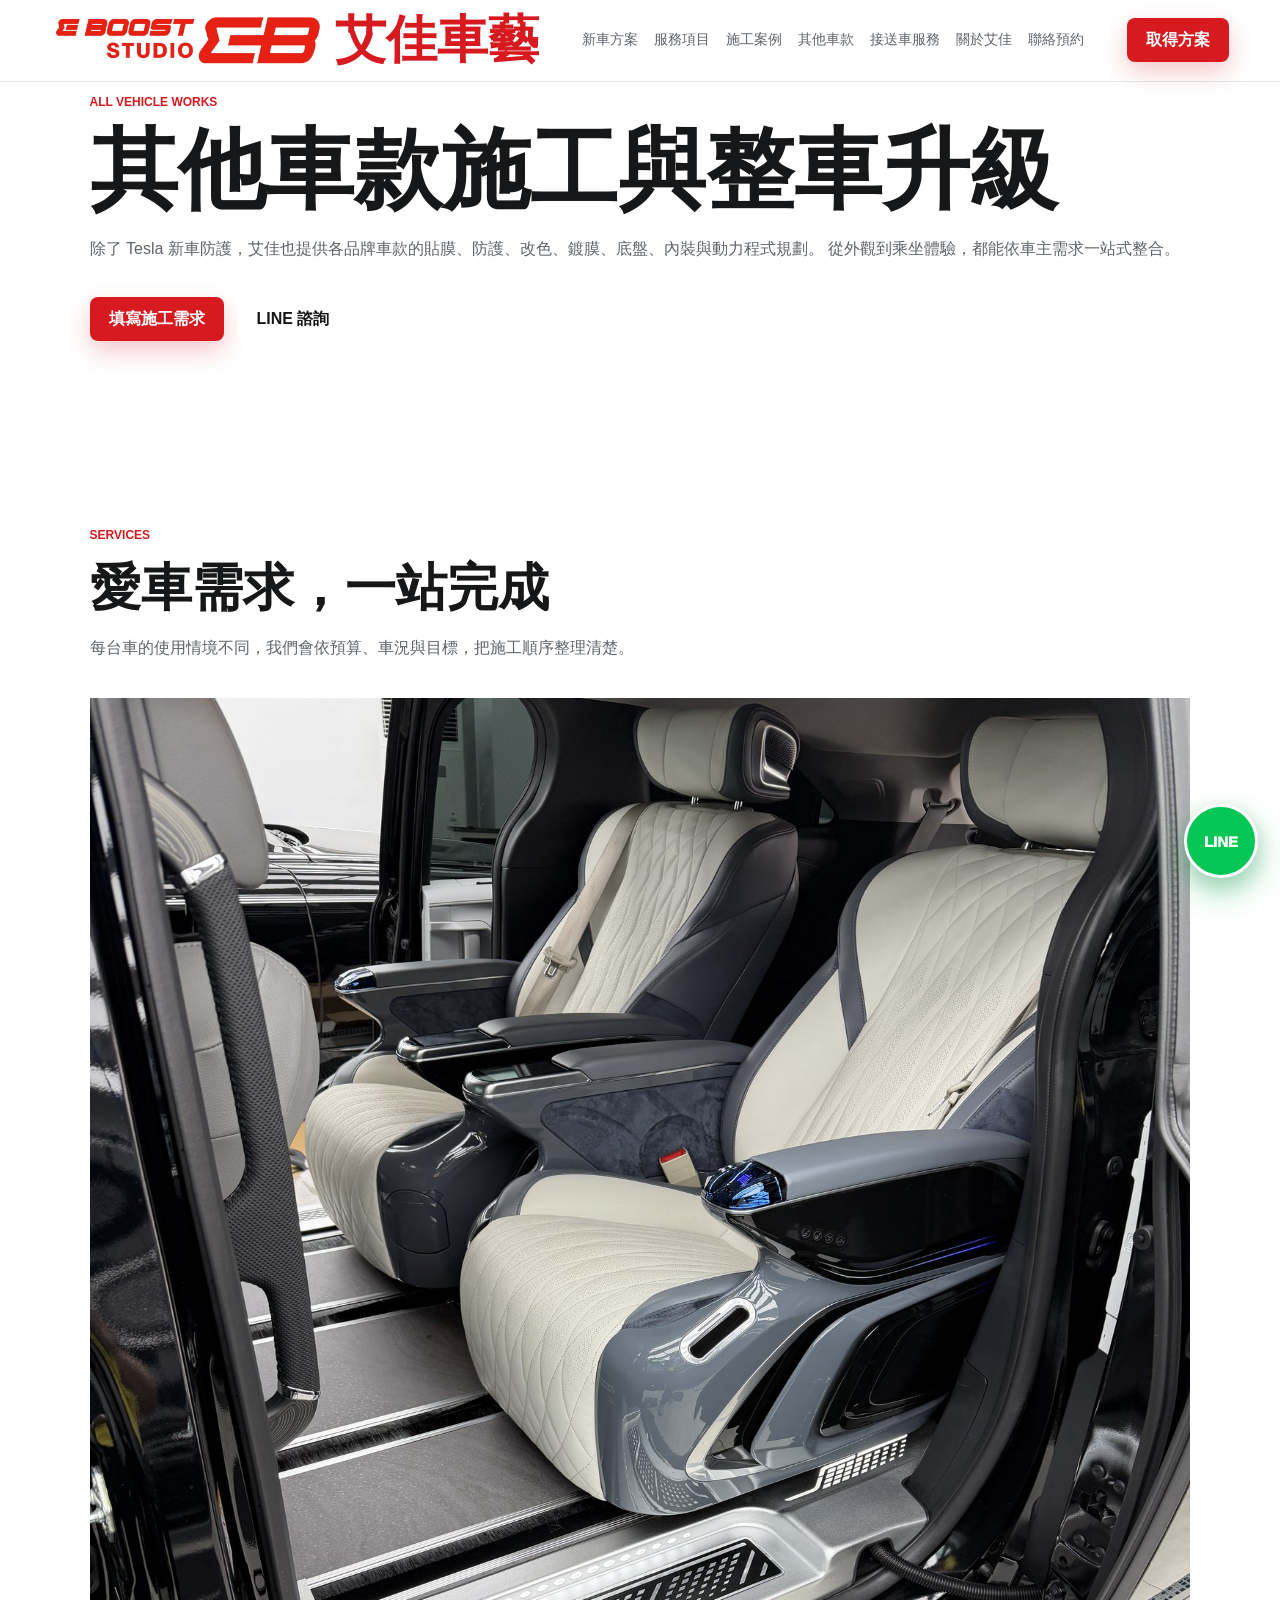
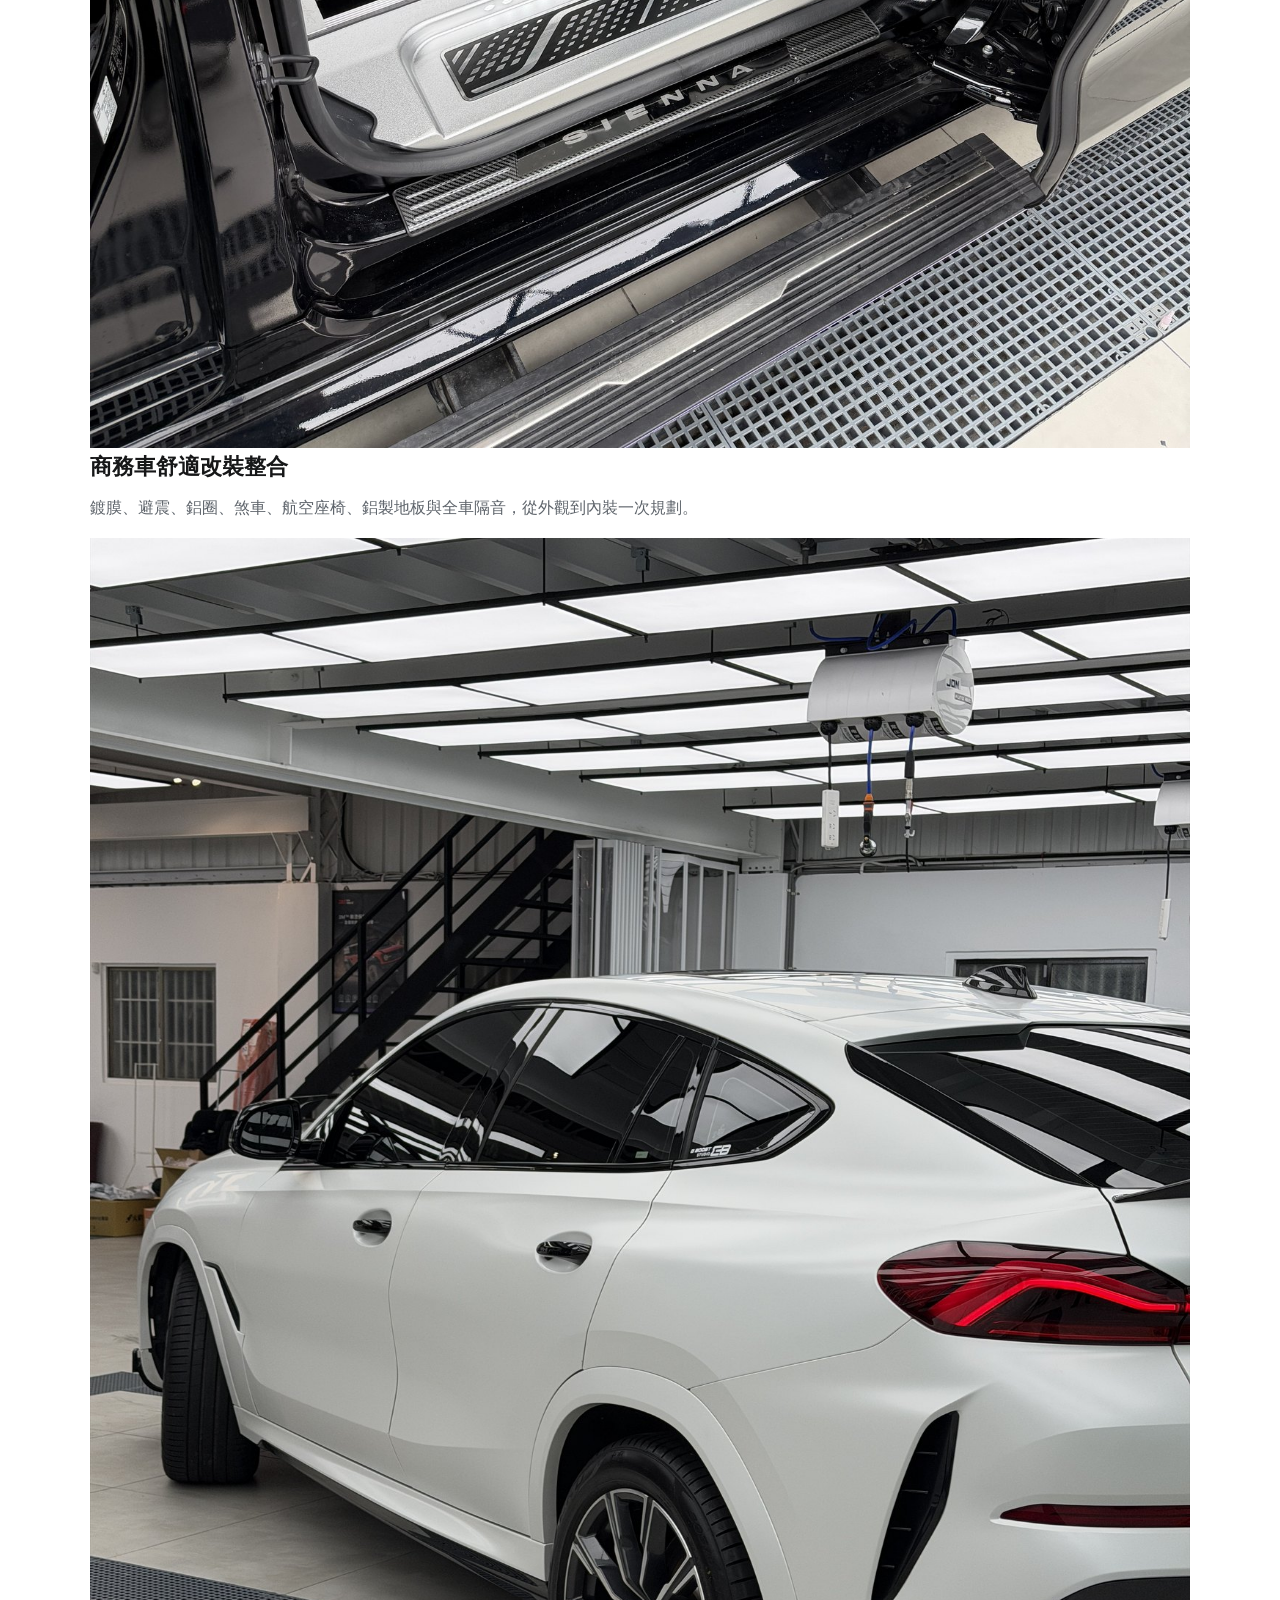
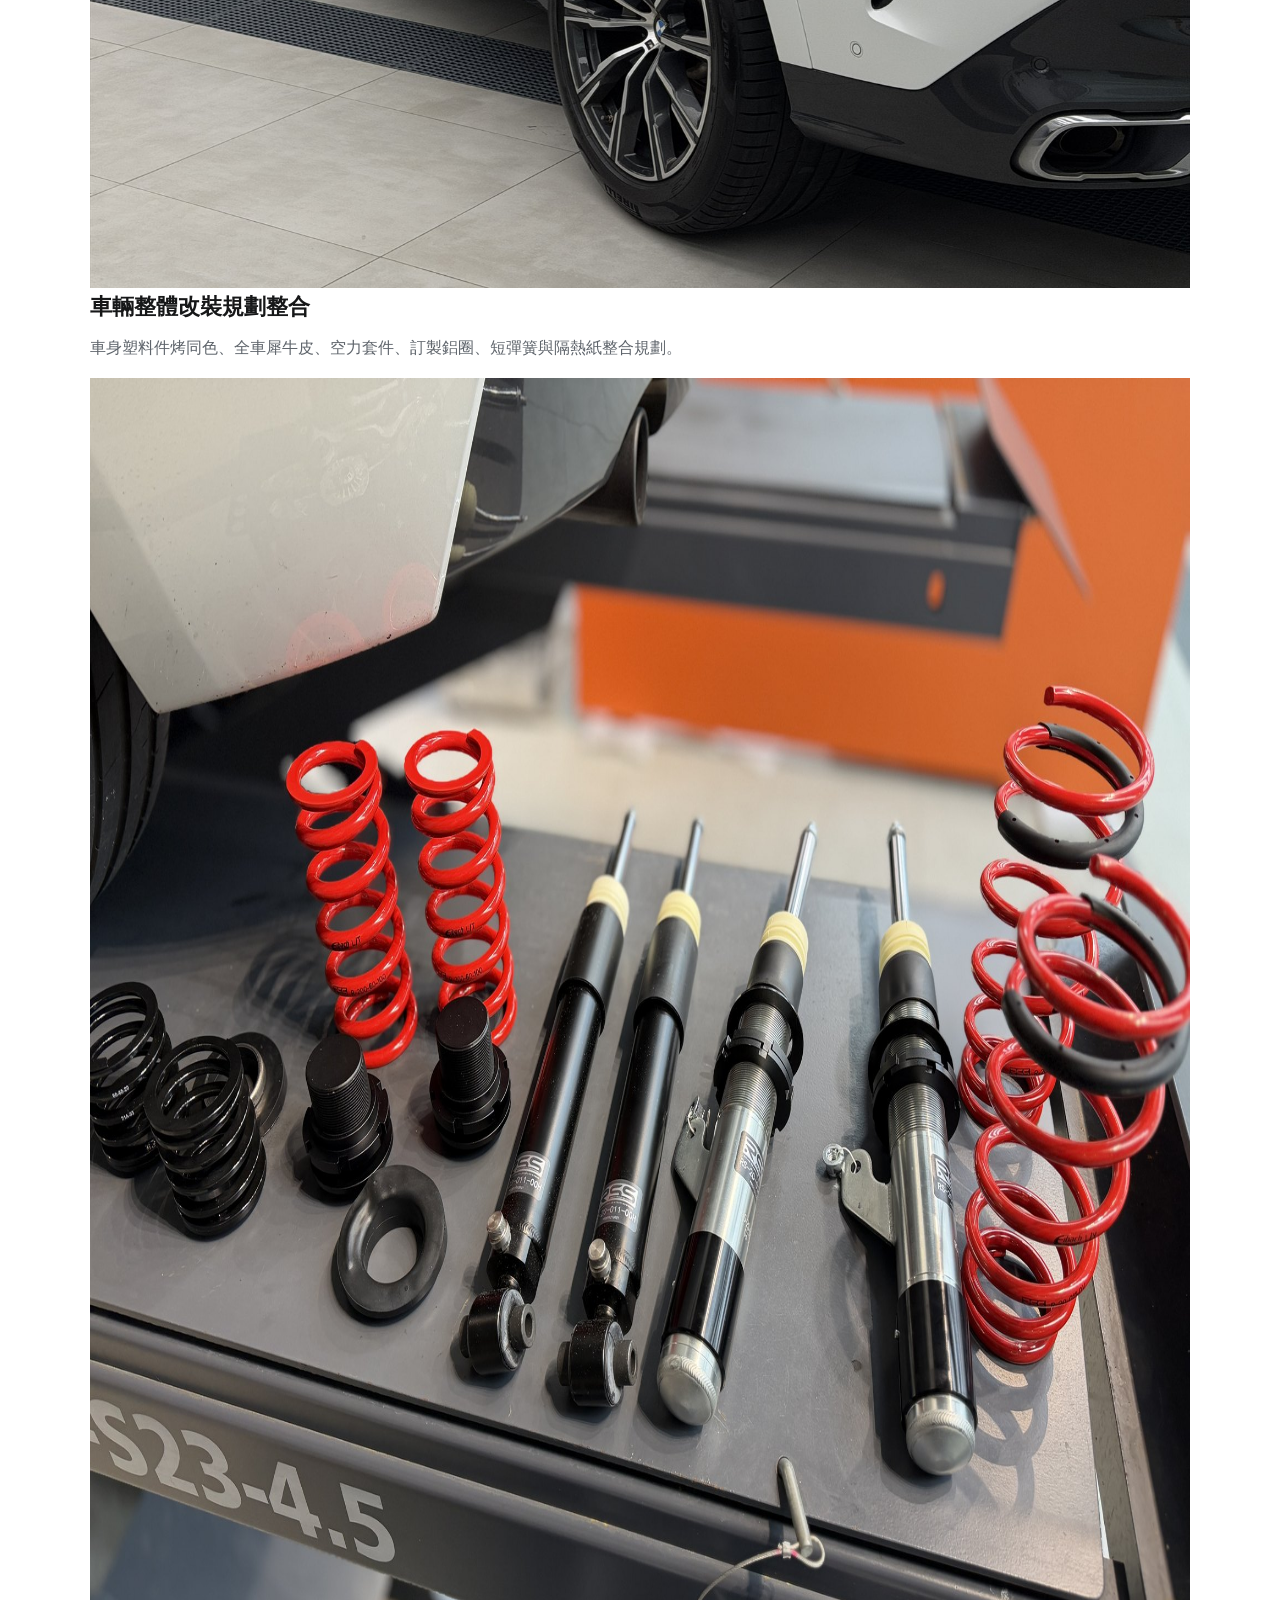
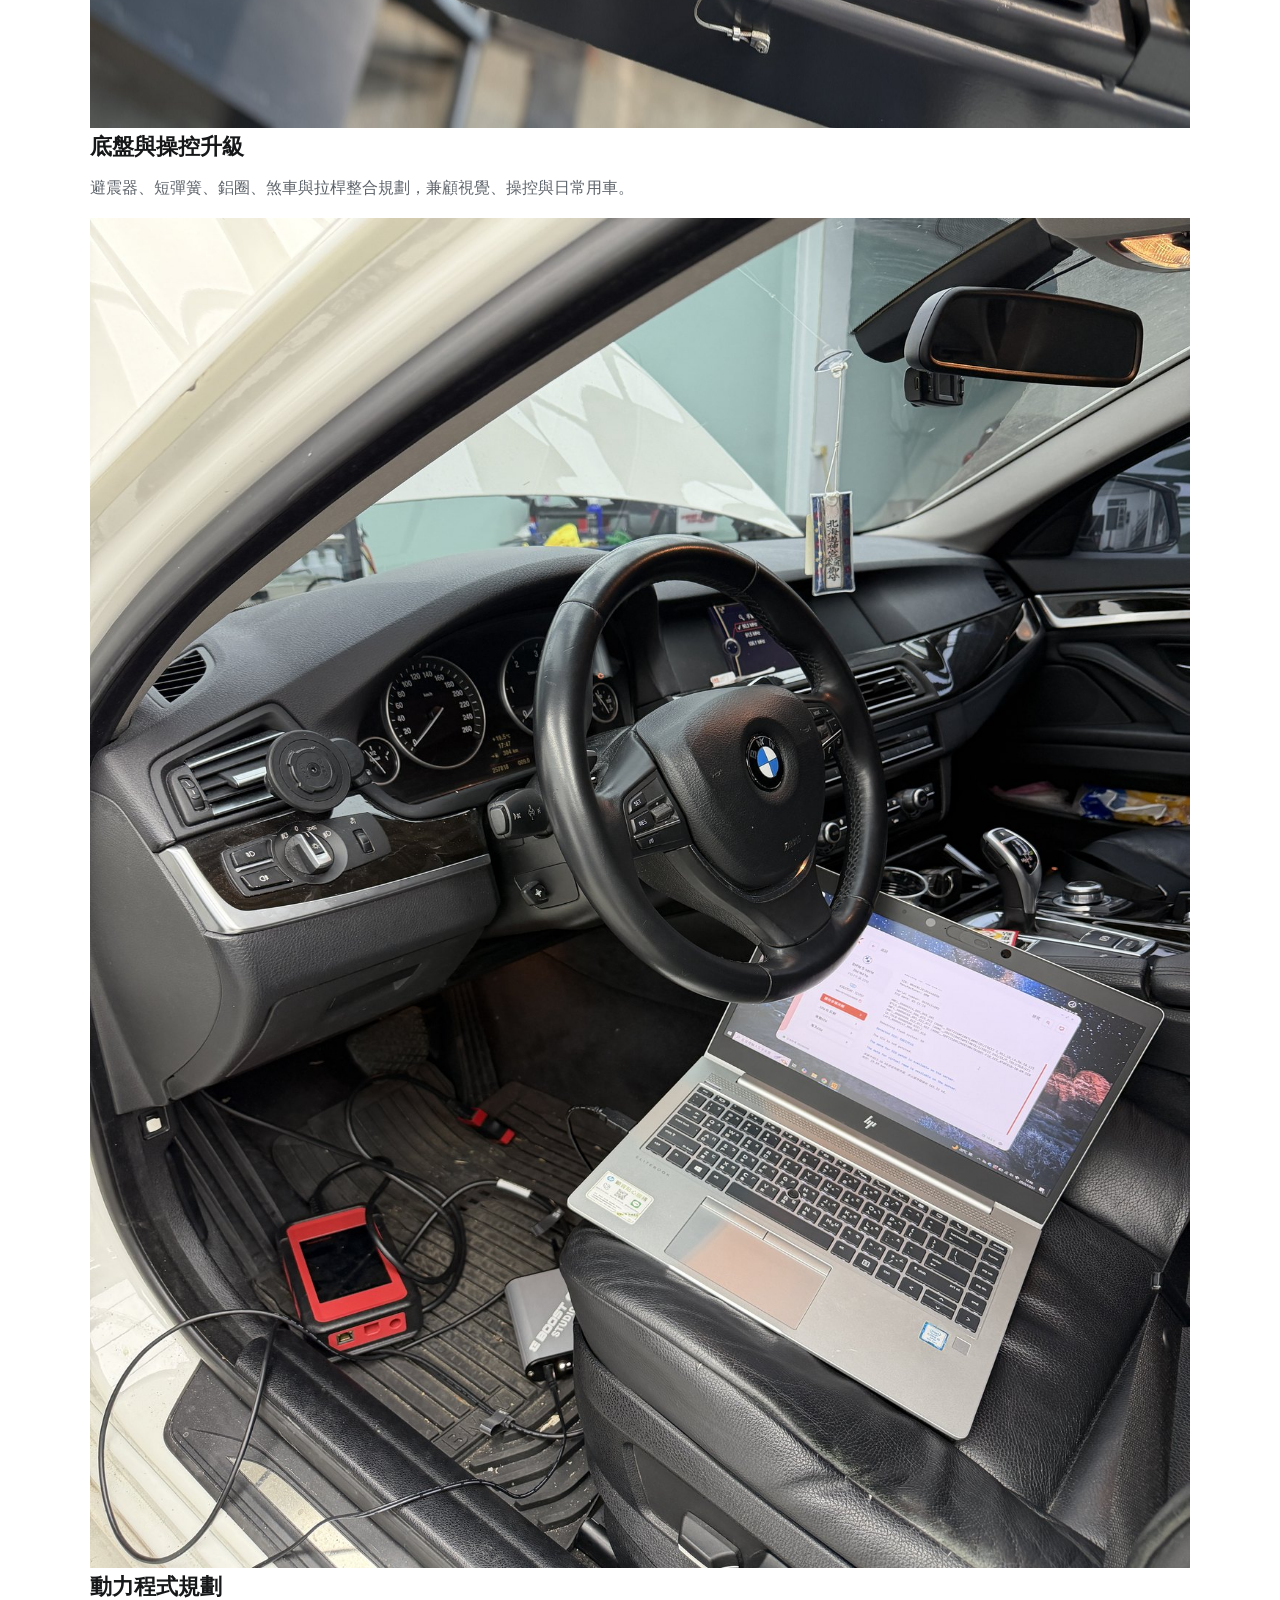
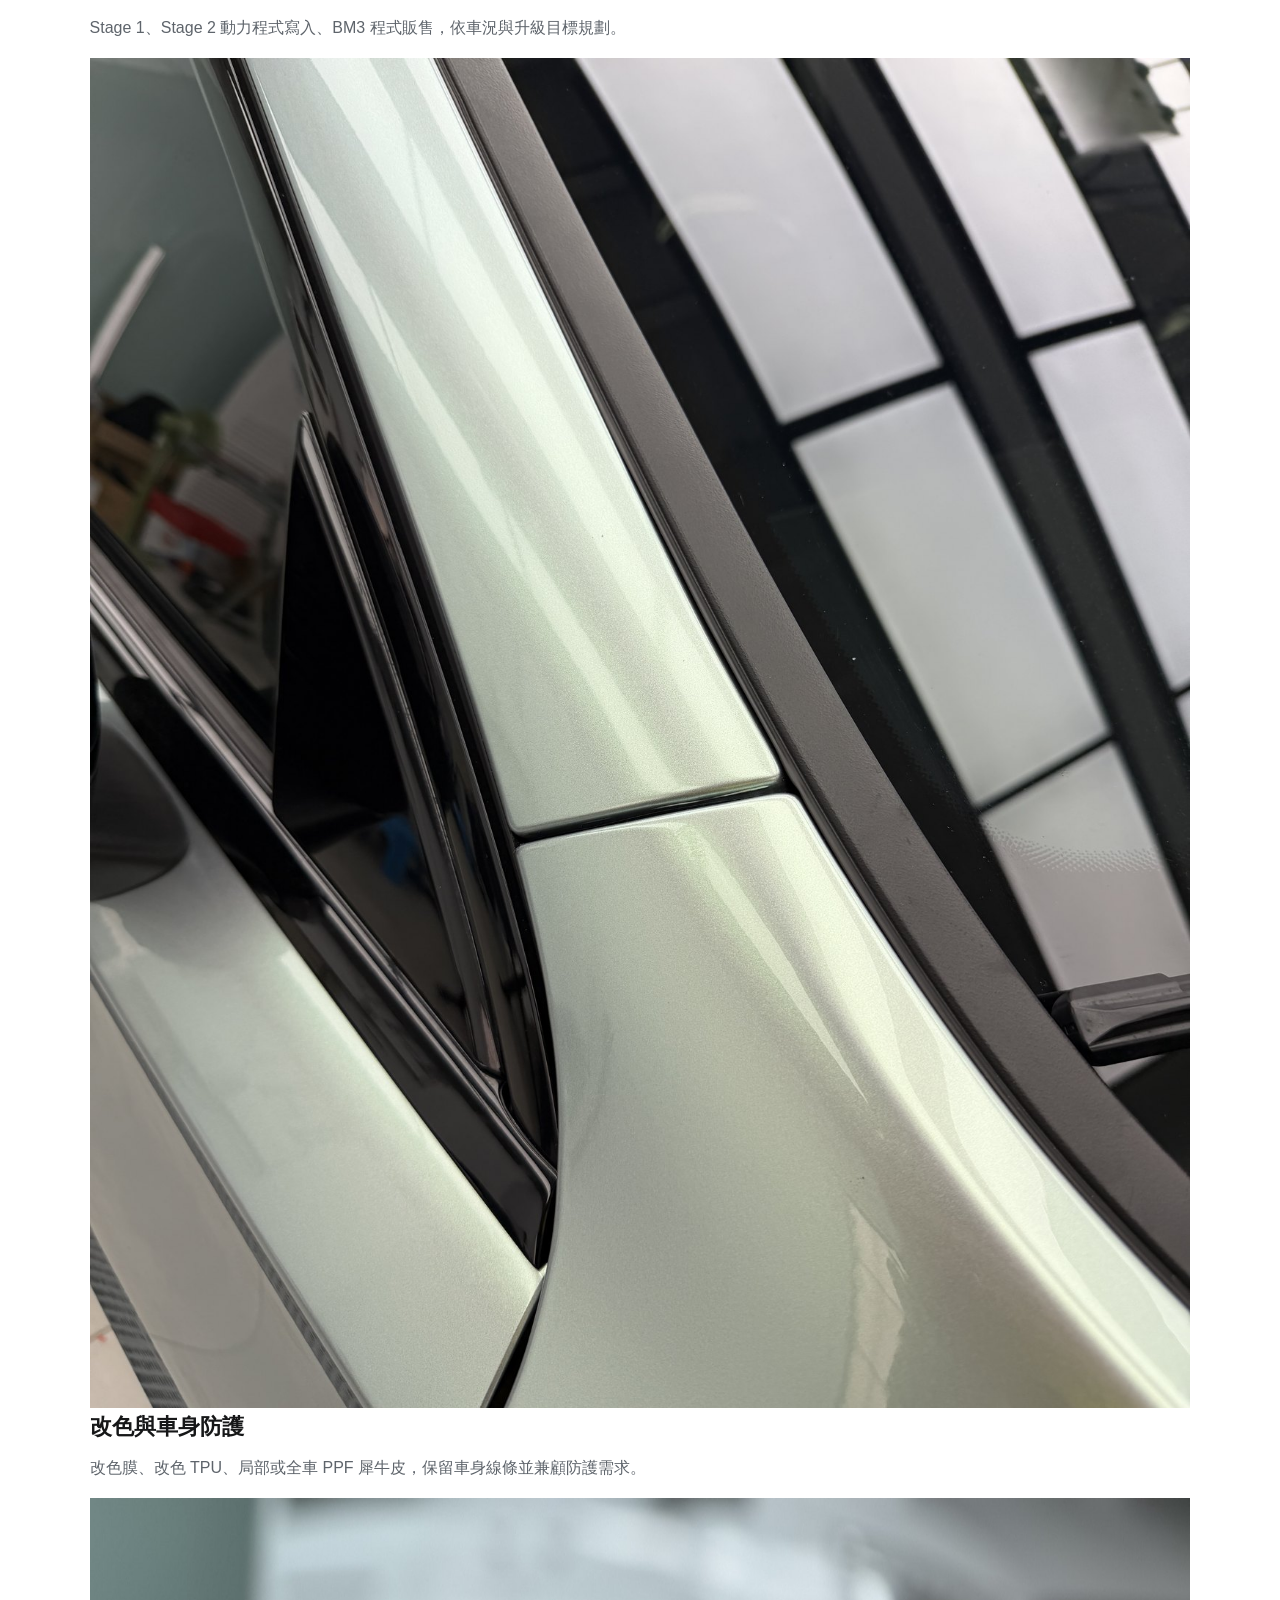
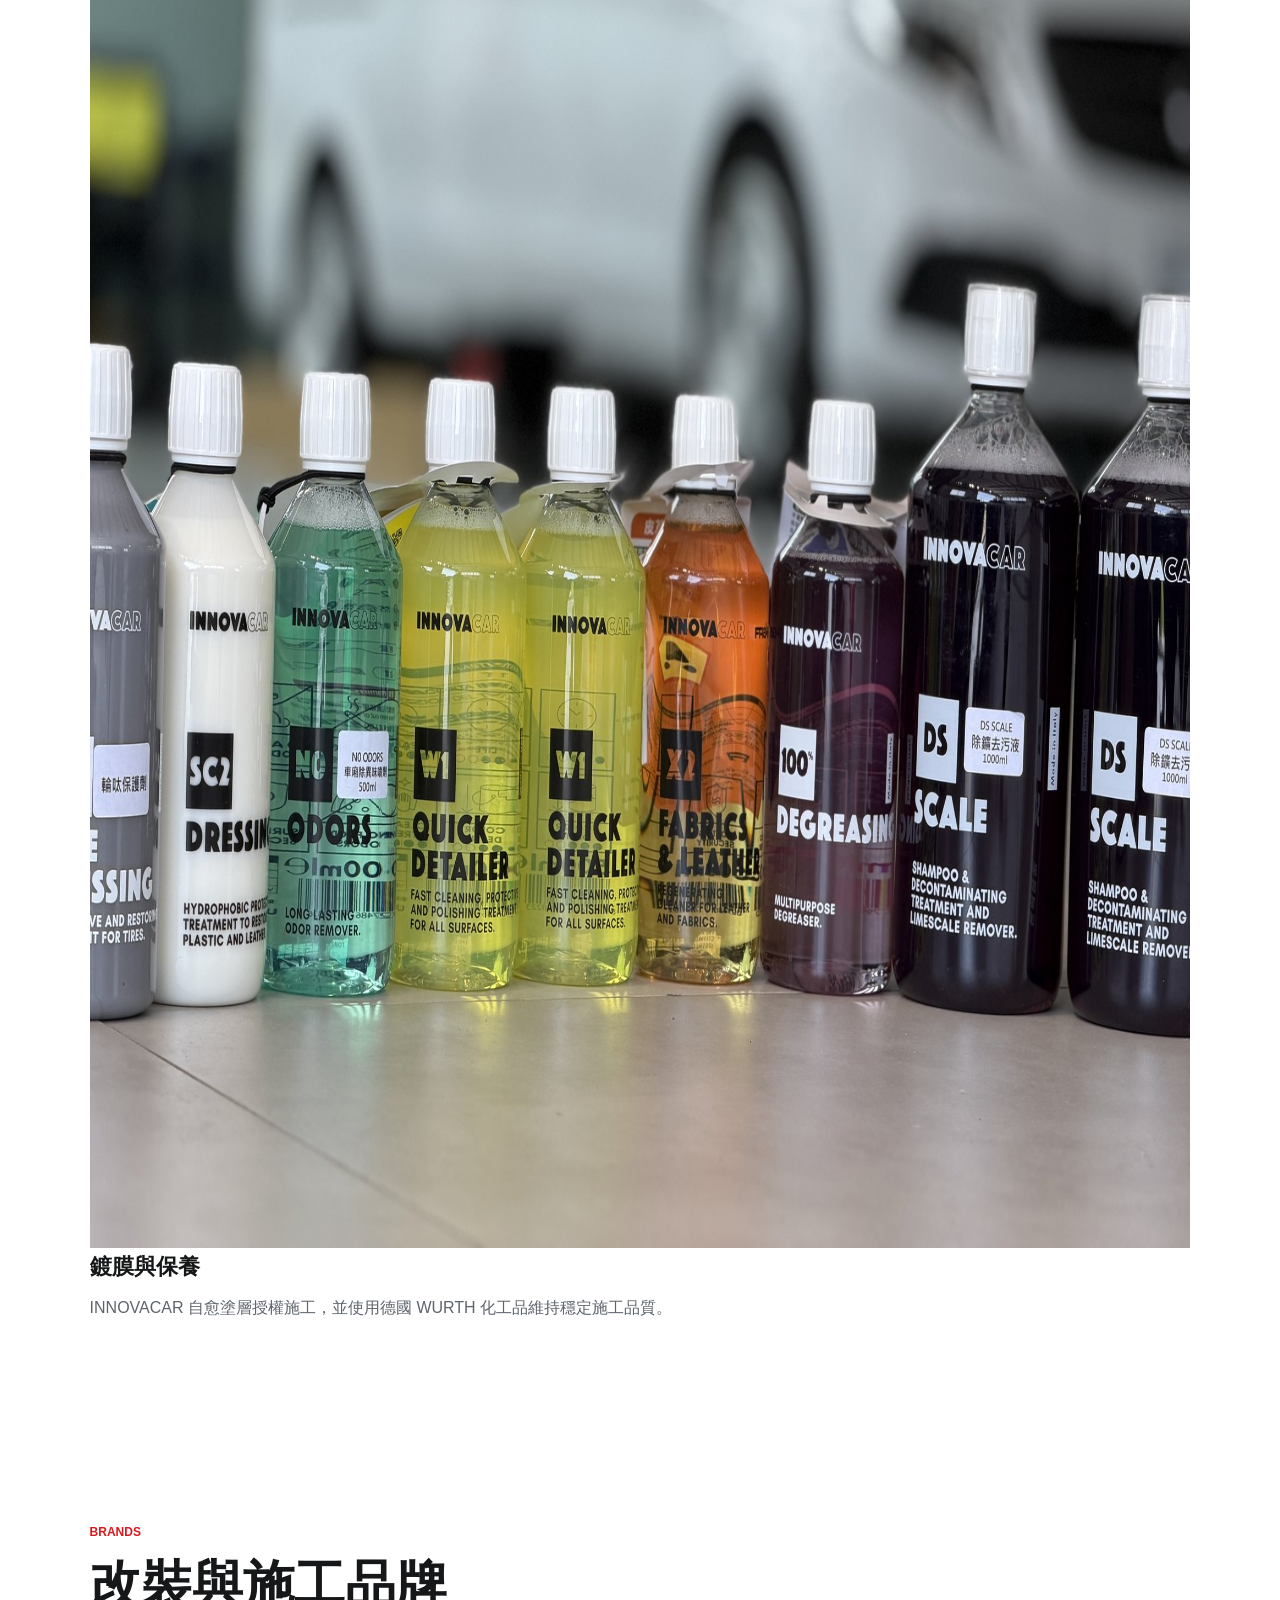
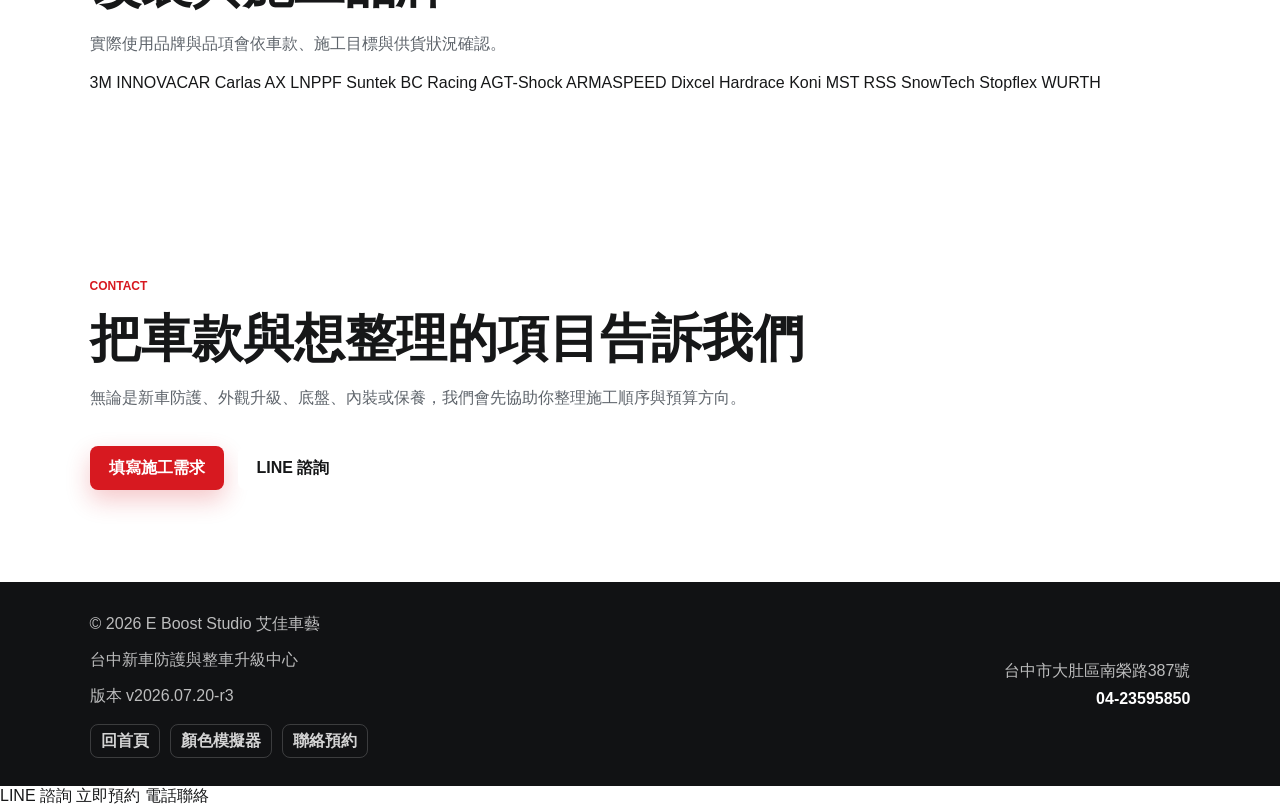
==== commit e3b4d00a: "Add files via upload" ====
--- a/other-vehicles.html
+++ b/other-vehicles.html
@@ -149,14 +149,14 @@
       </div>
       <address class="footer-contact">
         <span>台中市大肚區南榮路387號</span>
-        <a href="tel:04-26395850" data-track="click_phone">04-26395850</a>
+        <a href="tel:04-23595850" data-track="click_phone">04-23595850</a>
       </address>
     </footer>
 
     <nav class="mobile-cta-bar" aria-label="手機快速聯絡">
       <a href="https://lin.ee/sUGMmXs" target="_blank" rel="noreferrer" data-track="click_line">LINE 諮詢</a>
       <a href="tesla-quote.html" data-track="click_book_now">立即預約</a>
-      <a href="tel:04-26395850" data-track="click_phone">電話聯絡</a>
+      <a href="tel:04-23595850" data-track="click_phone">電話聯絡</a>
     </nav>
     <a class="floating-line" href="https://lin.ee/sUGMmXs" target="_blank" rel="noreferrer" aria-label="LINE 聯絡 E Boost Studio" data-track="click_line">LINE</a>
 
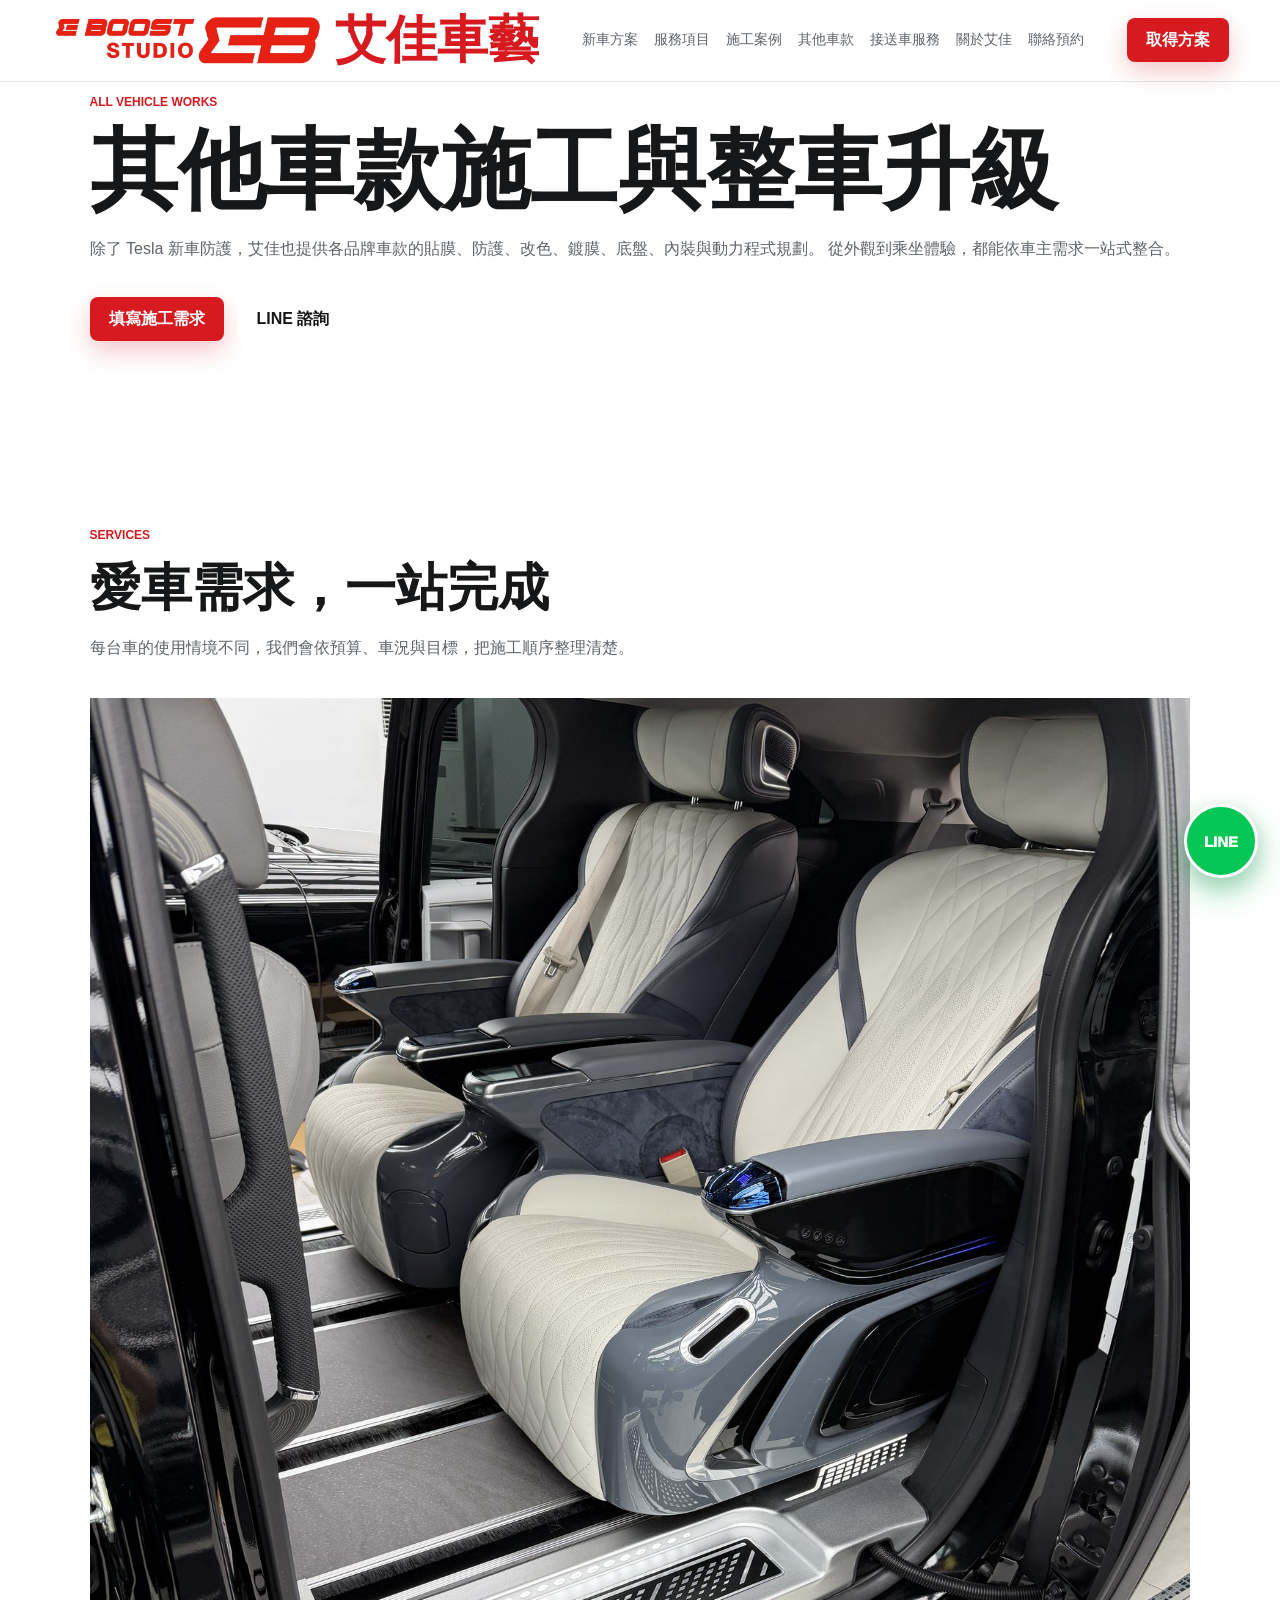
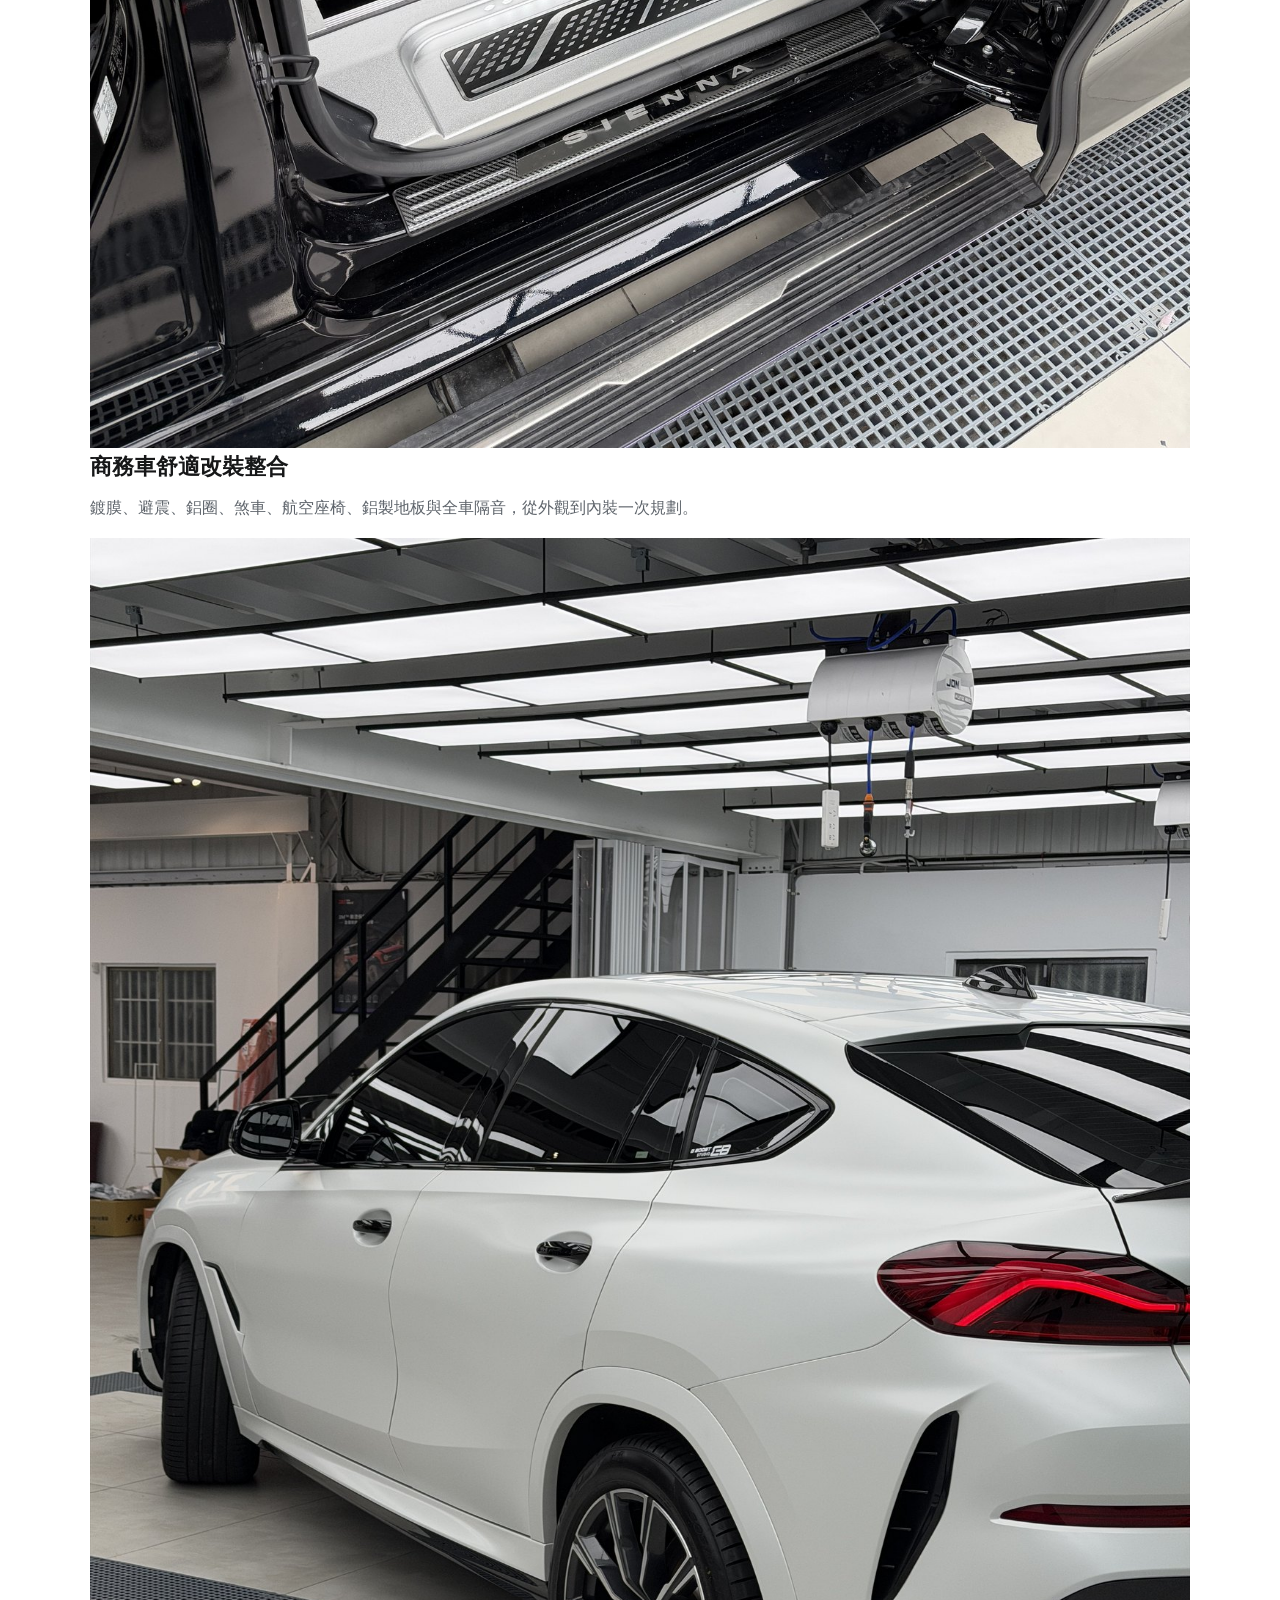
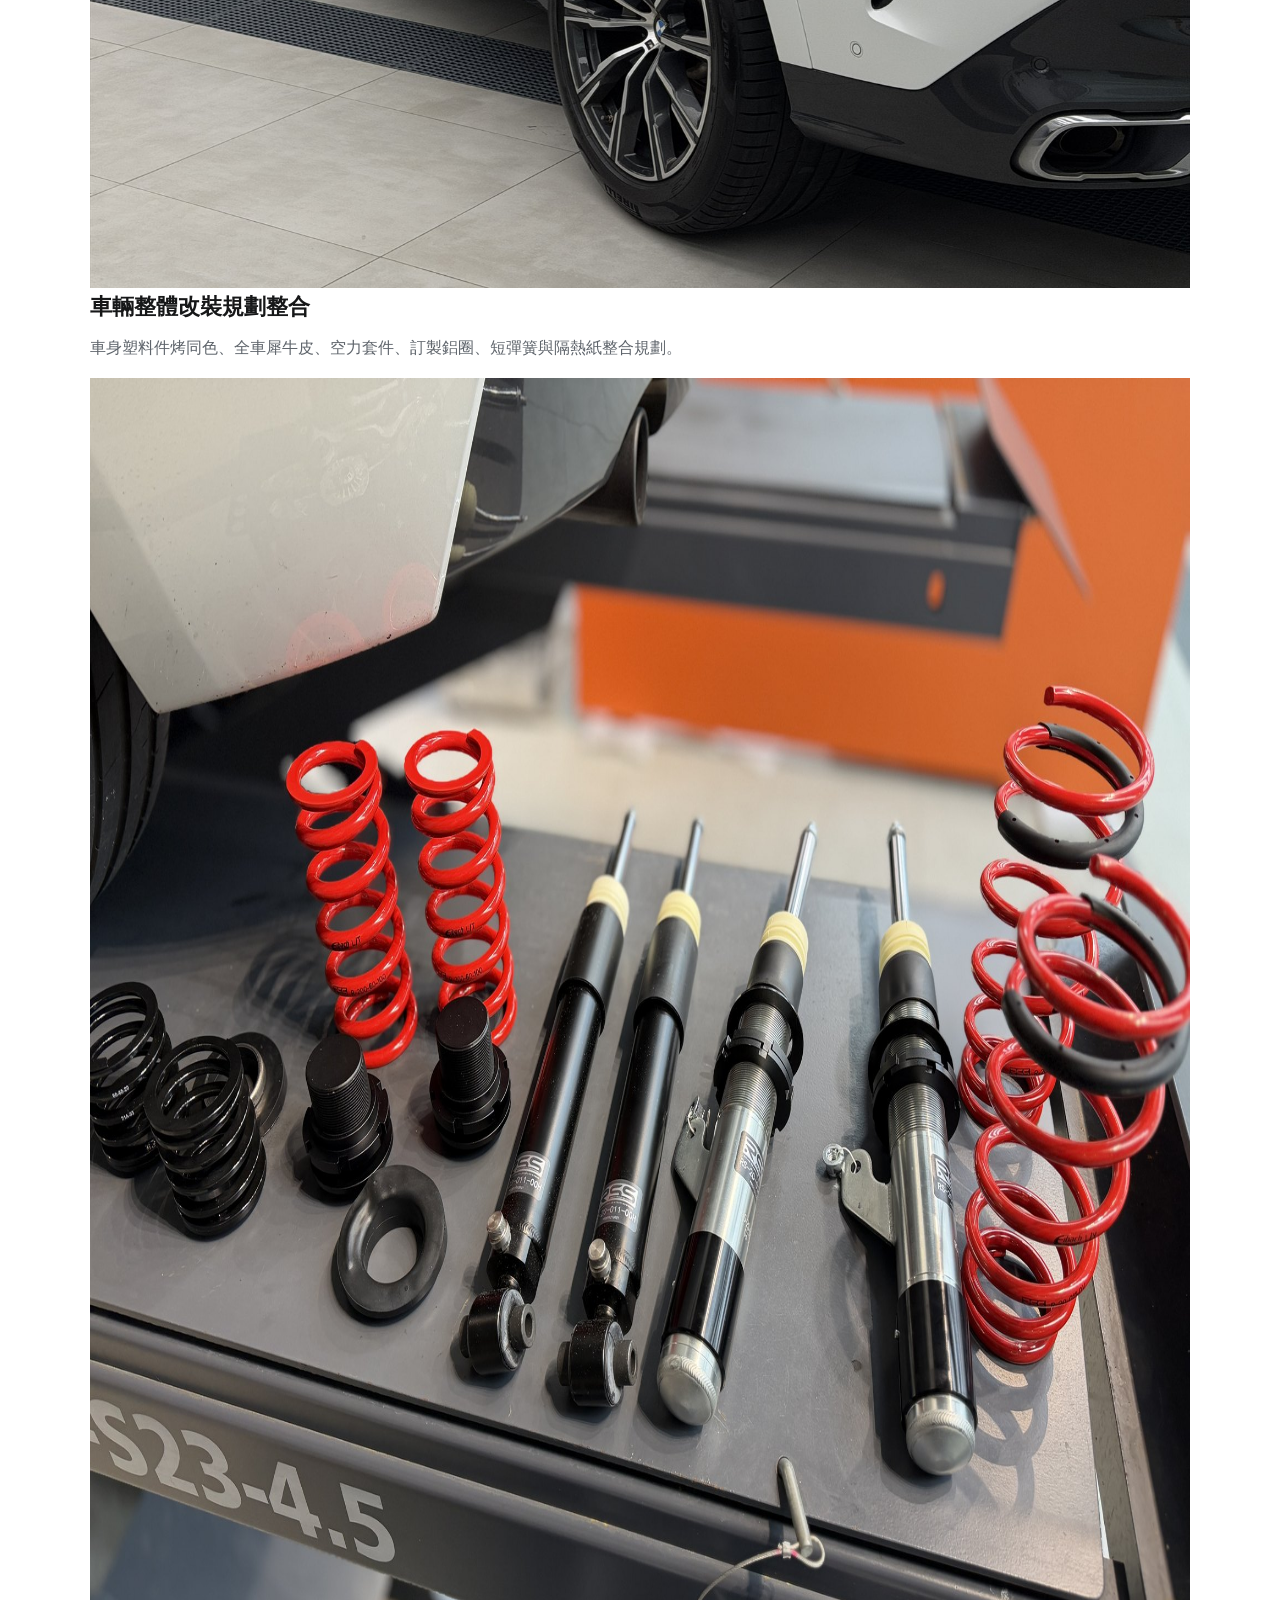
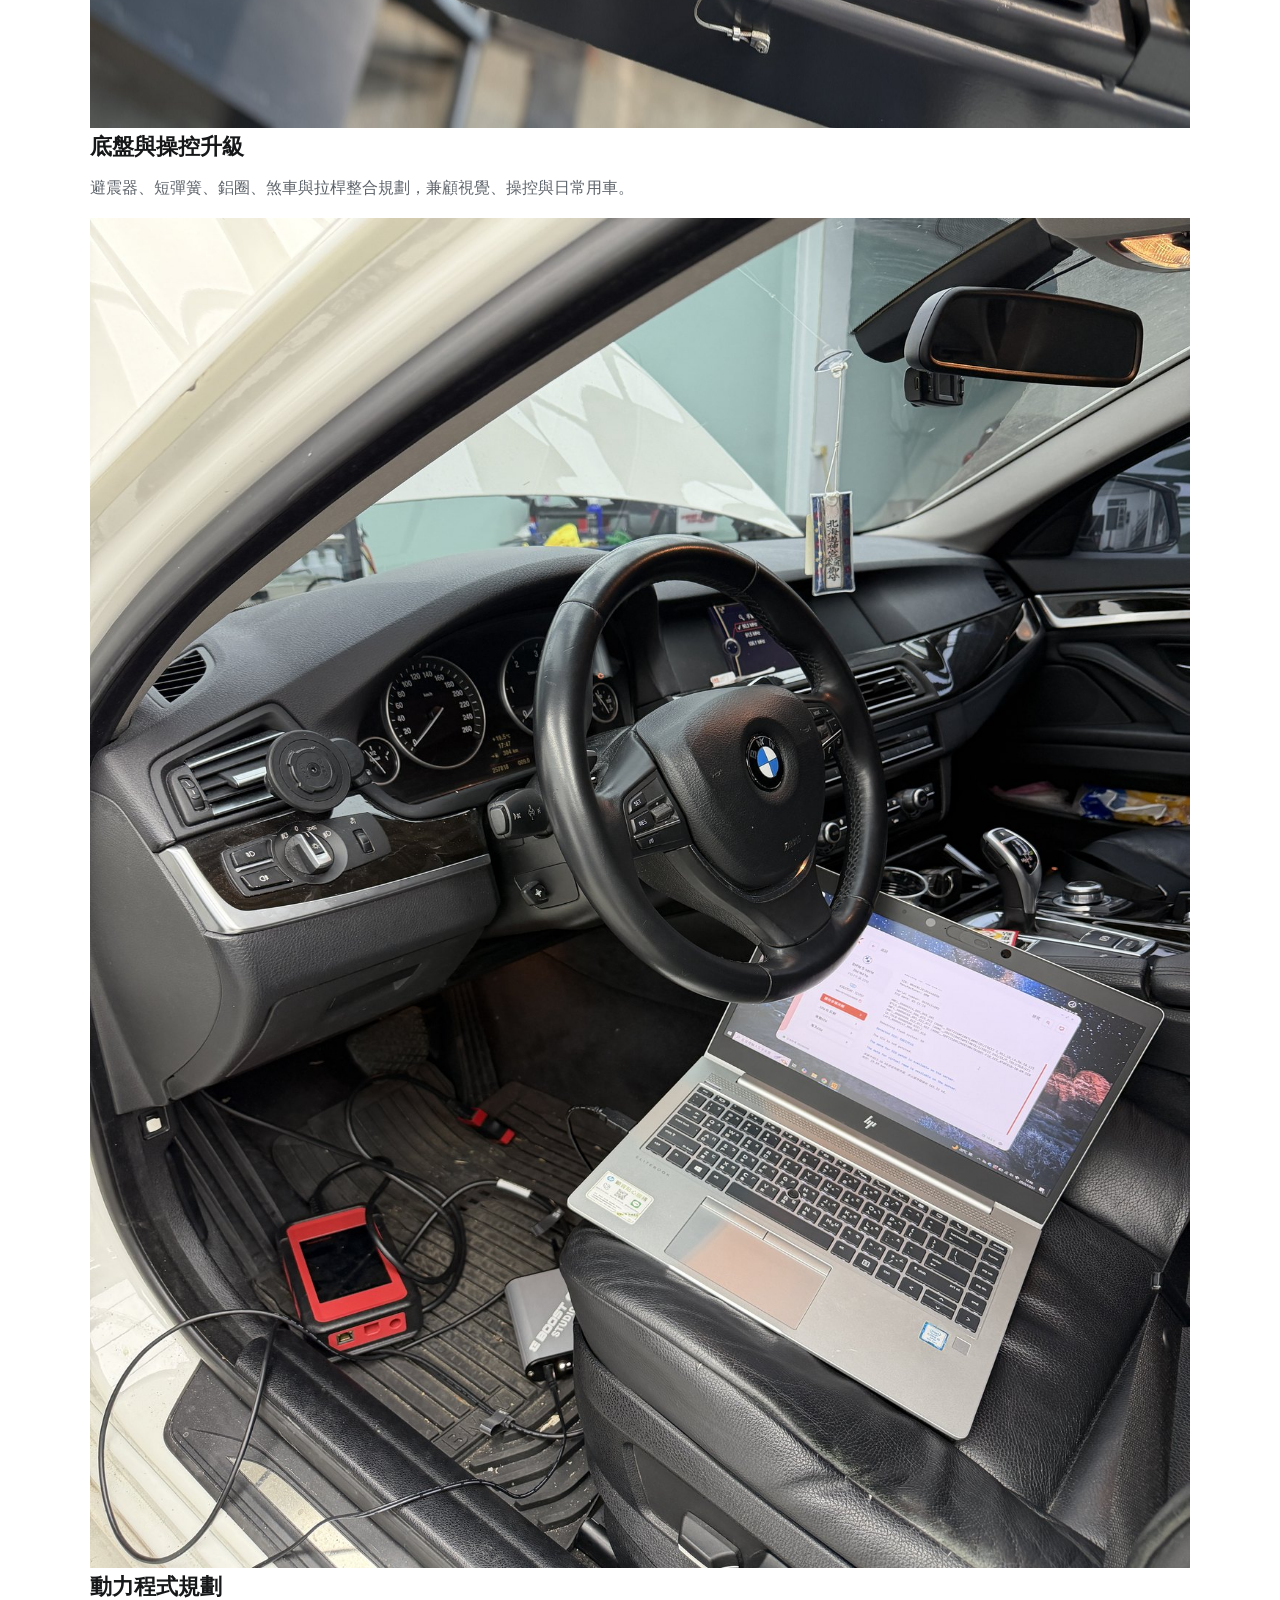
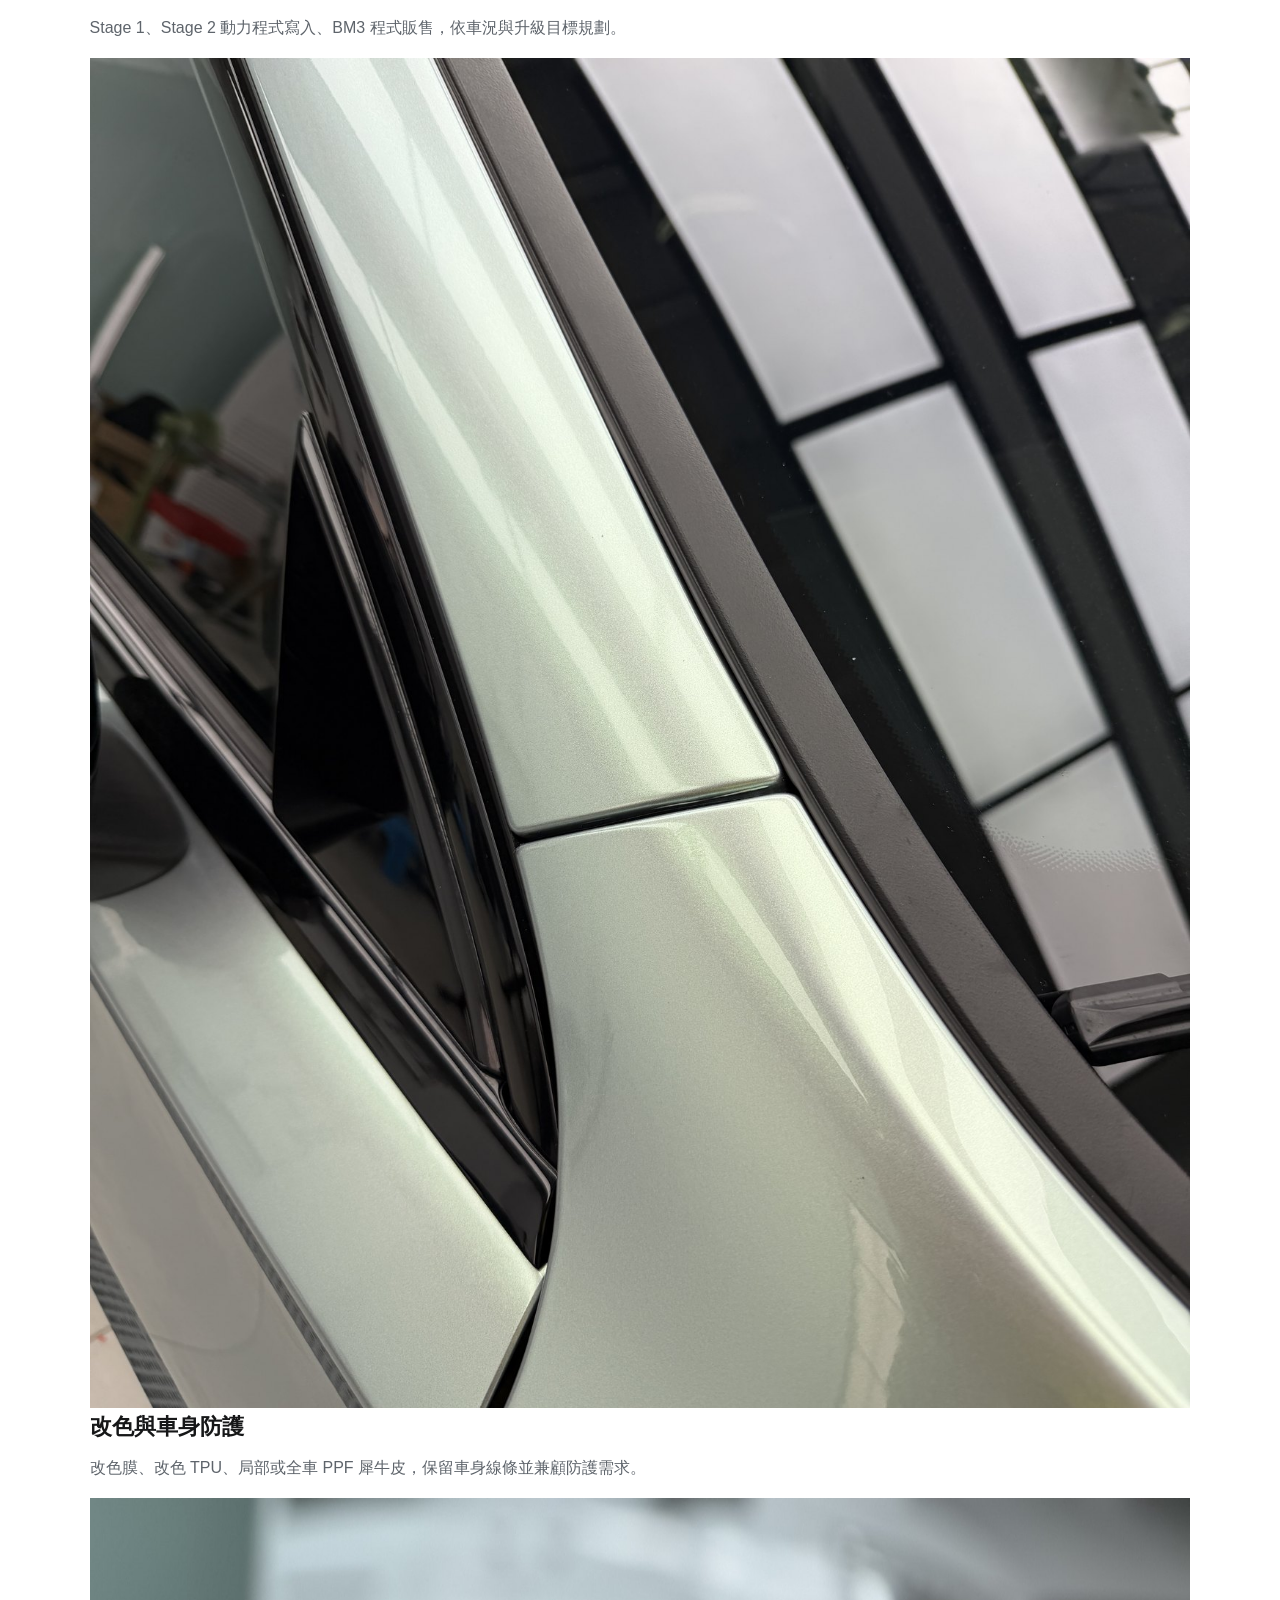
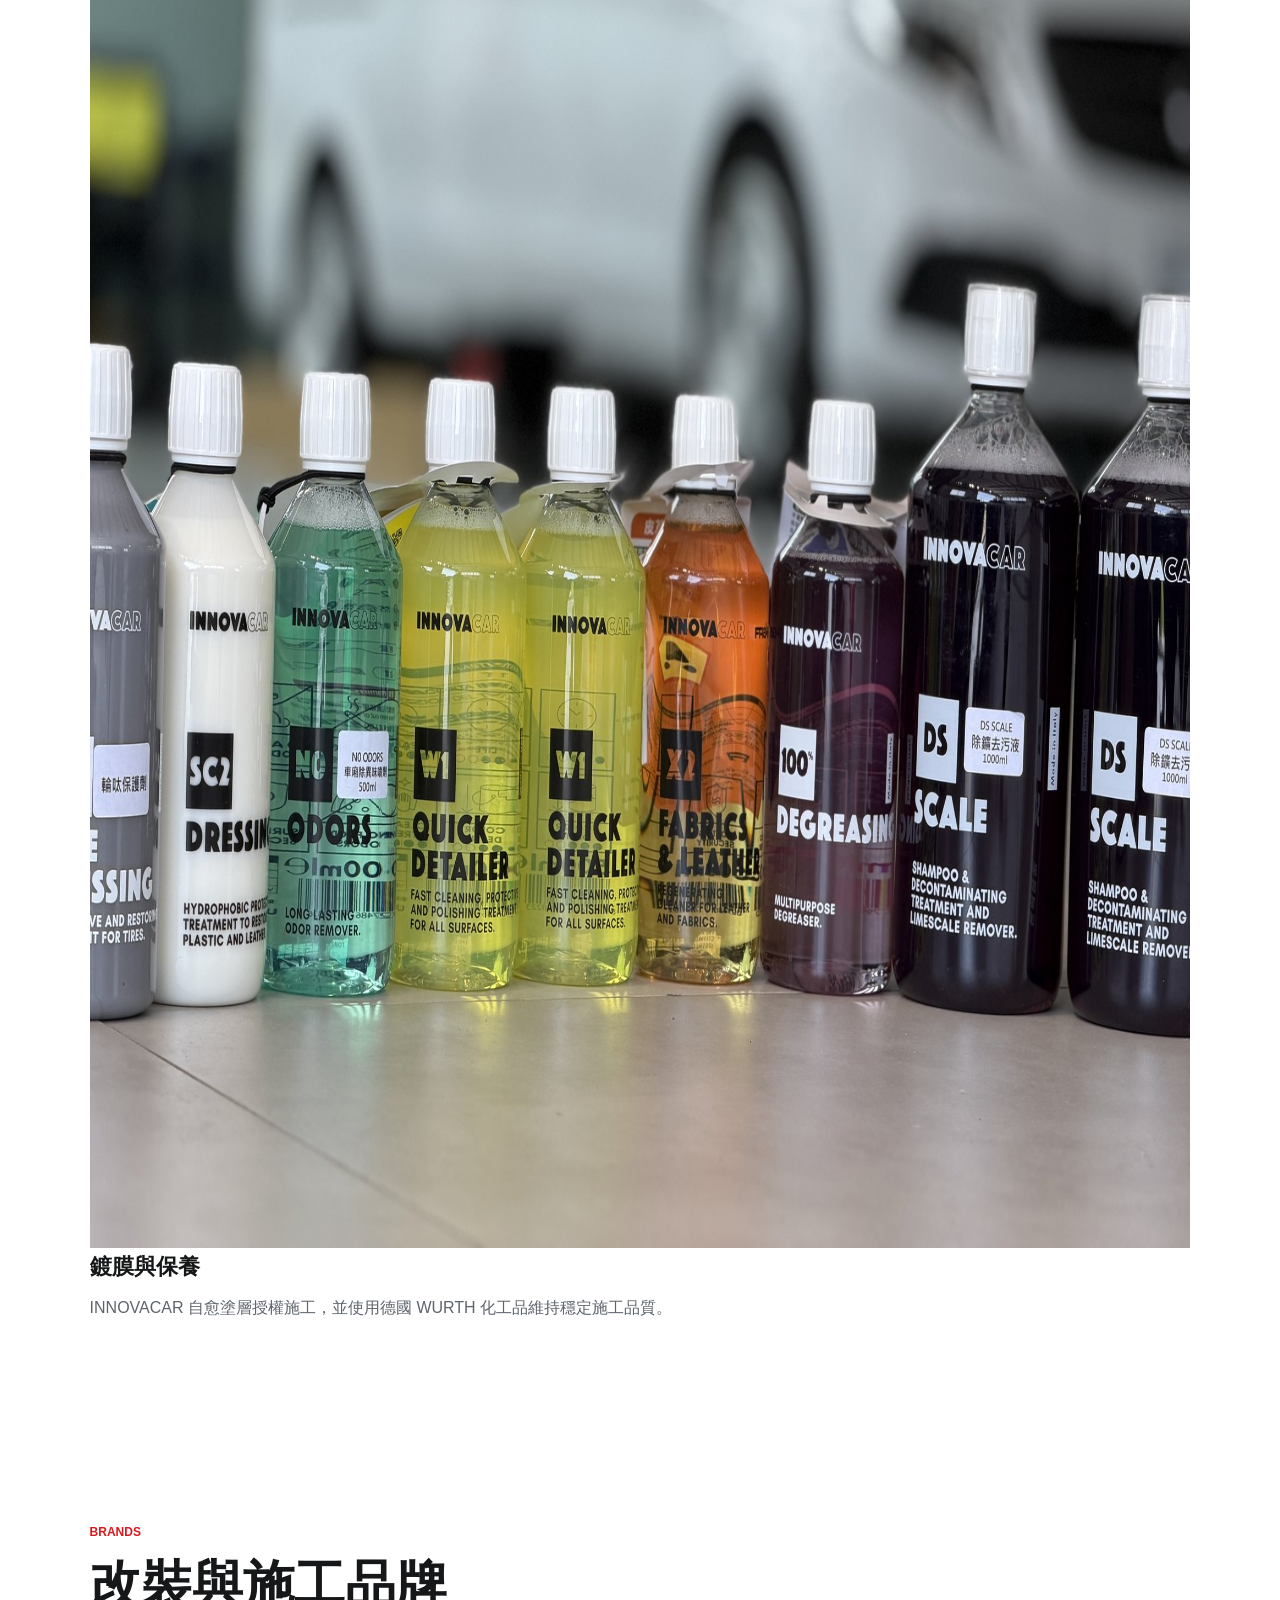
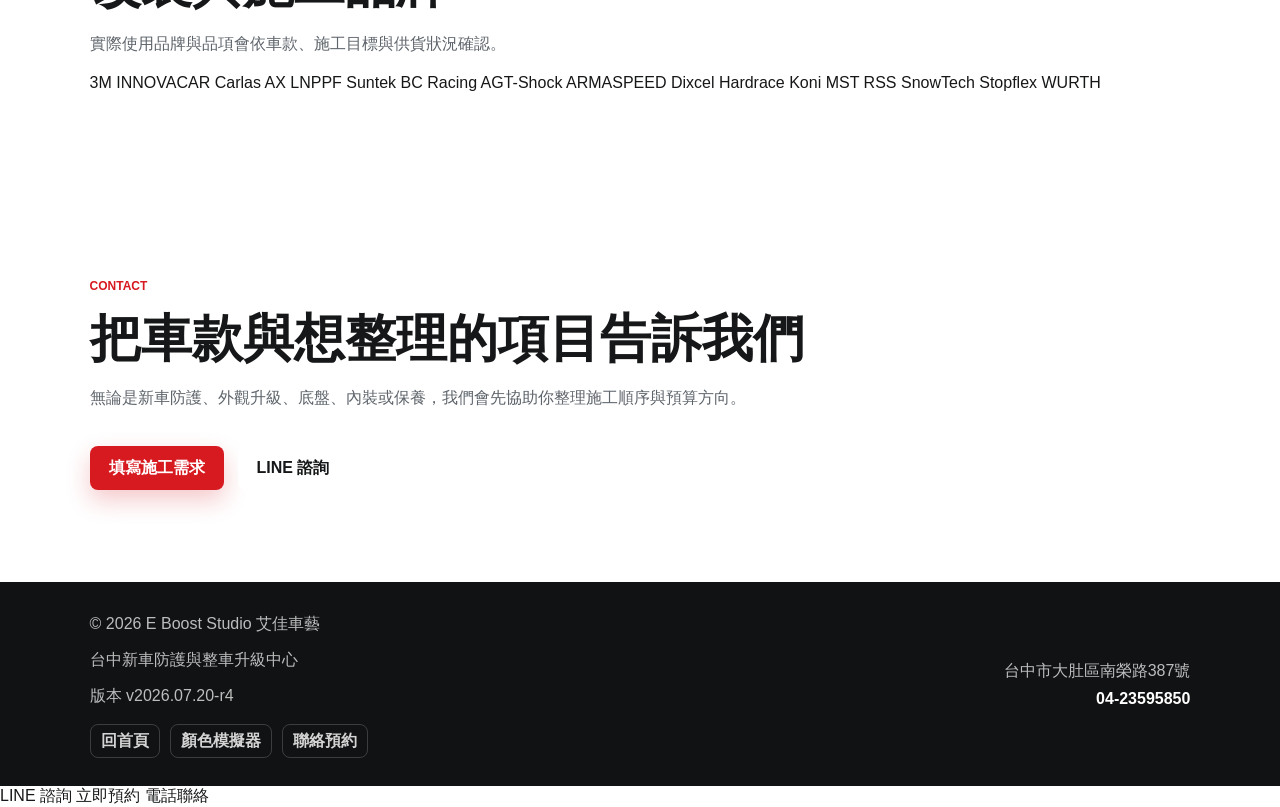
==== commit 360da640: "Add files via upload" ====
--- a/other-vehicles.html
+++ b/other-vehicles.html
@@ -42,7 +42,7 @@
         </p>
         <div class="hero-actions">
           <a class="button primary" href="tesla-quote.html" data-track="click_book_now">填寫施工需求</a>
-          <a class="button secondary" href="https://lin.ee/sUGMmXs" target="_blank" rel="noreferrer" data-track="click_line">LINE 諮詢</a>
+          <a class="button secondary" href="#" data-site-link="line" data-track="click_line">LINE 諮詢</a>
         </div>
       </section>
 
@@ -131,7 +131,7 @@
         <p>無論是新車防護、外觀升級、底盤、內裝或保養，我們會先協助你整理施工順序與預算方向。</p>
         <div class="hero-actions">
           <a class="button primary" href="tesla-quote.html" data-track="click_book_now">填寫施工需求</a>
-          <a class="button secondary" href="https://lin.ee/sUGMmXs" target="_blank" rel="noreferrer" data-track="click_line">LINE 諮詢</a>
+          <a class="button secondary" href="#" data-site-link="line" data-track="click_line">LINE 諮詢</a>
         </div>
       </section>
     </main>
@@ -139,8 +139,8 @@
     <footer class="site-footer">
       <div>
         <p>© 2026 E Boost Studio 艾佳車藝</p>
-        <p>台中新車防護與整車升級中心</p>
-        <p class="site-version">版本 v2026.07.20-r3</p>
+        <p data-site-text="positioning">台中新車防護與整車升級中心</p>
+        <p class="site-version" data-site-text="version" data-site-prefix="版本 ">版本</p>
         <nav class="footer-social" aria-label="次要服務">
           <a href="index.html">回首頁</a>
           <a href="wrap-simulator.html">顏色模擬器</a>
@@ -148,19 +148,21 @@
         </nav>
       </div>
       <address class="footer-contact">
-        <span>台中市大肚區南榮路387號</span>
-        <a href="tel:04-23595850" data-track="click_phone">04-23595850</a>
+        <span data-site-text="address">地址</span>
+        <a href="#" data-site-link="phone" data-site-text="phone" data-track="click_phone">電話</a>
       </address>
     </footer>
 
     <nav class="mobile-cta-bar" aria-label="手機快速聯絡">
-      <a href="https://lin.ee/sUGMmXs" target="_blank" rel="noreferrer" data-track="click_line">LINE 諮詢</a>
+      <a href="#" data-site-link="line" data-track="click_line">LINE 諮詢</a>
       <a href="tesla-quote.html" data-track="click_book_now">立即預約</a>
-      <a href="tel:04-23595850" data-track="click_phone">電話聯絡</a>
+      <a href="#" data-site-link="phone" data-track="click_phone">電話聯絡</a>
     </nav>
-    <a class="floating-line" href="https://lin.ee/sUGMmXs" target="_blank" rel="noreferrer" aria-label="LINE 聯絡 E Boost Studio" data-track="click_line">LINE</a>
+    <a class="floating-line" href="#" data-site-link="line" aria-label="LINE 聯絡 E Boost Studio" data-track="click_line">LINE</a>
 
-    <script src="data/analytics-config.js?v=20260720-version-counter"></script>
-    <script src="tracking.js?v=20260720-version-counter"></script>
+    <script src="data/site-config.js?v=20260720-shared-data"></script>
+    <script src="data/analytics-config.js?v=20260720-shared-data"></script>
+    <script src="tracking.js?v=20260720-shared-data"></script>
+    <script src="shared-site.js?v=20260720-shared-data"></script>
   </body>
 </html>
